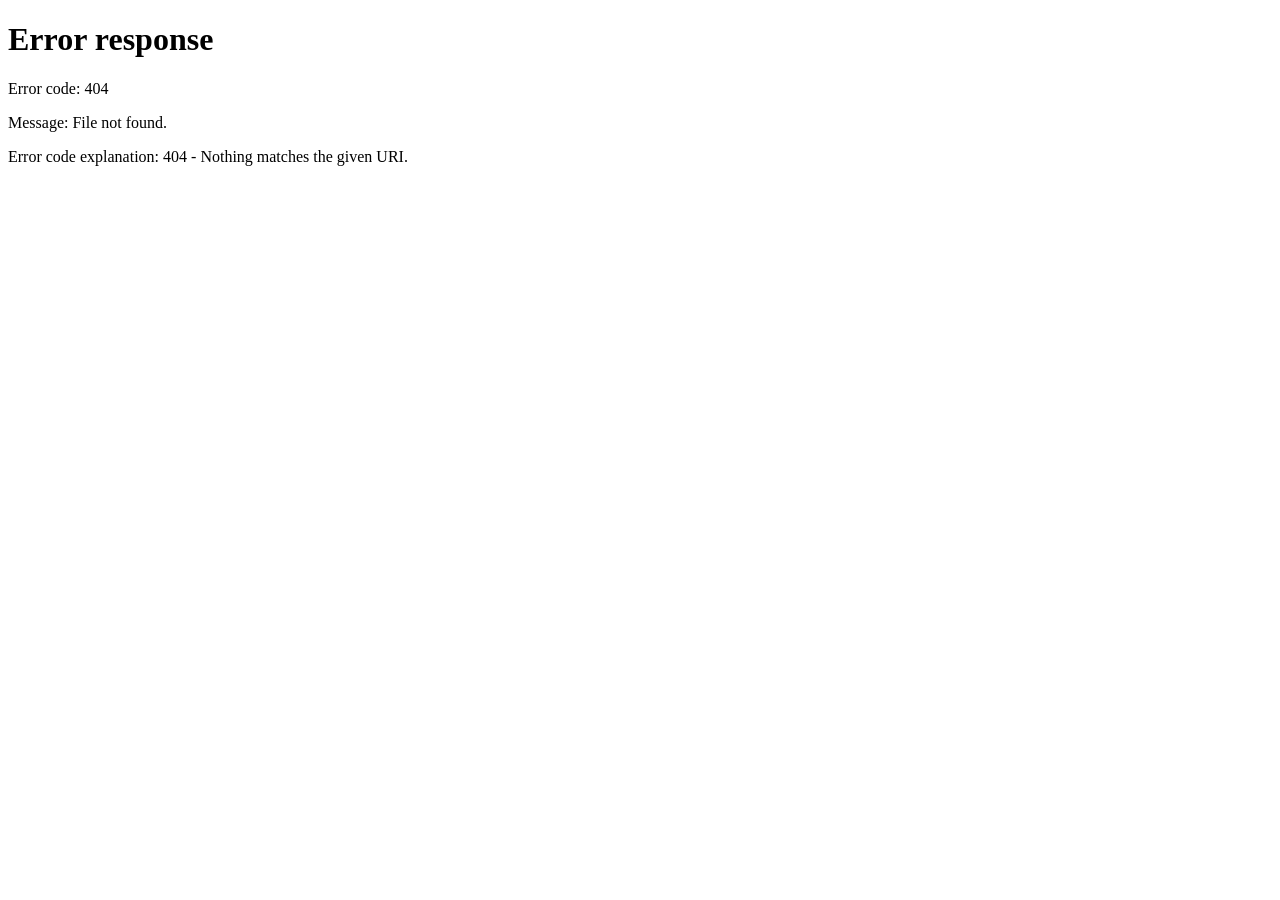
==== qris.html @ db76f60b "Add files via upload" ====
<!doctype html>
<html lang="id">
<head>
  <link rel="preload" as="image" href="qris.jpg">
  <link rel="preload" as="image" href="banner.jpg">
<meta charset="utf-8">
<meta name="viewport" content="width=device-width,initial-scale=1,viewport-fit=cover">
<title>Pembayaran QRIS • Artatix</title>
<meta name="theme-color" content="#17256f">
<meta name="color-scheme" content="light">
<meta name="format-detection" content="telephone=no">
<meta name="referrer" content="strict-origin-when-cross-origin">
<meta name="description" content="Pembayaran QRIS GLORIFEST FESTARIA 2026 — scan, bayar, unggah bukti, dan amankan tiketmu di Artatix.">
<meta name="twitter:card" content="summary_large_image">
<meta property="og:type" content="website">
<meta property="og:title" content="Pembayaran QRIS | Artatix">
<meta property="og:description" content="Pembayaran QRIS GLORIFEST FESTARIA 2026.">
<meta property="og:image" content="banner.jpg">
<meta property="og:image:alt" content="Poster GLORIFEST FESTARIA 2026">
<link rel="icon" type="image/png" href="logo.png">
<link rel="apple-touch-icon" href="logo.png">
<link rel="prefetch" href="success.html">
<link rel="preconnect" href="https://fonts.googleapis.com">
<link rel="preconnect" href="https://fonts.gstatic.com" crossorigin>
<link rel="preconnect" href="https://api.emailjs.com" crossorigin>
<link href="https://fonts.googleapis.com/css2?family=Poppins:wght@400;500;600;700;800&display=swap" rel="stylesheet">
<style>
:root{
  --navy:#17256f;--blue:#5366f2;--ink:#121936;--muted:#7f89a6;--soft:#64708c;--line:#dfe5f5;
  --red:#e5484d;--red-bg:#fdebeb;--green:#0b9d55;--shadow:0 24px 70px rgba(24,36,102,.14)
}
*{margin:0;padding:0;box-sizing:border-box}
[hidden]{display:none!important}
html{-webkit-text-size-adjust:100%}
body{font-family:'Poppins',system-ui,sans-serif;min-height:100vh;color:var(--ink);
  background:radial-gradient(900px 420px at 50% -160px,rgba(83,102,242,.18),transparent 70%),
  radial-gradient(circle at 100% 20%,rgba(139,92,246,.07),transparent 26%),
  linear-gradient(180deg,#f8faff 0,#fff 34%,#fff 100%);
  transition:opacity .3s ease;-webkit-tap-highlight-color:transparent}
body.leaving{opacity:0}
body.lock{overflow:hidden}
::selection{background:#dfe5fb}
:focus-visible{outline:3px solid rgba(67,83,224,.35);outline-offset:2px;border-radius:6px}
img{display:block}
button{font-family:inherit;cursor:pointer}
.sr-only{position:absolute;width:1px;height:1px;margin:-1px;padding:0;overflow:hidden;clip:rect(0 0 0 0);white-space:nowrap;border:0}
.page{max-width:520px;margin:0 auto;padding:0 20px}
.ic{width:17px;height:17px}
.ic-fill{fill:#fff}
.ic-line{fill:none;stroke:#fff;stroke-width:2;stroke-linecap:round;stroke-linejoin:round}

.topbar{position:sticky;top:0;z-index:40;margin:0 -20px;padding:12px 20px;display:flex;align-items:center;justify-content:space-between;
  background:rgba(255,255,255,.85);backdrop-filter:blur(16px);-webkit-backdrop-filter:blur(16px);border-bottom:1px solid rgba(224,229,243,.8)}
.brand{display:flex;align-items:center;gap:10px;text-decoration:none}
.logo-mark{width:40px;height:40px;flex:none;border-radius:10px;box-shadow:0 8px 20px rgba(30,52,143,.18);transition:transform .35s cubic-bezier(.34,1.56,.64,1)}
.brand:hover .logo-mark{transform:rotate(-6deg) scale(1.06)}
.brand strong{font-size:25px;font-weight:800;color:var(--navy);letter-spacing:-.8px}
.lang{display:inline-flex;align-items:center;gap:8px;background:linear-gradient(180deg,#f7f9ff,#eef2ff);border:1px solid #e0e6f6;border-radius:999px;padding:9px 15px;font-weight:700;font-size:14px;color:var(--navy);box-shadow:0 8px 22px rgba(23,37,111,.08);transition:transform .12s,box-shadow .2s;-webkit-user-select:none;user-select:none}
.lang:hover{box-shadow:0 10px 26px rgba(23,37,111,.14)}
.lang:active{transform:scale(.95)}
.flag{width:20px;height:20px;border-radius:50%;background:linear-gradient(180deg,#f0483e 0 50%,#fff 50% 100%);box-shadow:inset 0 0 0 1px rgba(0,0,0,.08);flex:none}
.flag--en{background:
 linear-gradient(45deg,transparent 45%,#fff 45% 55%,transparent 55%),
 linear-gradient(135deg,transparent 45%,#fff 45% 55%,transparent 55%),
 linear-gradient(0deg,transparent 41%,#fff 41% 59%,transparent 59%),
 linear-gradient(90deg,transparent 41%,#fff 41% 59%,transparent 59%),#26339B;
 box-shadow:inset 0 0 0 1px rgba(255,255,255,.28)}

.progress{position:relative;overflow:hidden;margin:0 -20px;padding:14px 20px 12px;
  background:linear-gradient(135deg,#111d59,#263da5 58%,#5366f2);box-shadow:0 12px 30px rgba(23,37,111,.18)}
.progress::after{content:"";position:absolute;left:0;right:0;bottom:0;height:2px;background:linear-gradient(90deg,transparent,rgba(255,255,255,.55),transparent);animation:sheenLine 4.5s linear infinite;pointer-events:none}
@keyframes sheenLine{0%{transform:translateX(-100%)}100%{transform:translateX(100%)}}
.progress-track{height:4px;background:rgba(255,255,255,.18);border-radius:99px;overflow:hidden;margin-bottom:12px}
.progress-fill{height:100%;background:#fff;border-radius:99px;width:75%;box-shadow:0 0 12px rgba(255,255,255,.7)}
.steps{list-style:none;display:flex;align-items:center;gap:6px}
.step{display:flex;align-items:center;gap:8px;flex:none;min-width:0}
.s-dot{width:30px;height:30px;border-radius:50%;display:grid;place-items:center;font-weight:700;font-size:13px;color:rgba(255,255,255,.85);border:2px solid rgba(255,255,255,.45);flex:none}
.step.done .s-dot{background:rgba(255,255,255,.22);border-color:rgba(255,255,255,.5);color:#fff}
.step.active .s-dot{background:#fff;color:var(--navy);border-color:#fff;box-shadow:0 0 0 5px rgba(255,255,255,.18)}
.s-label{color:rgba(255,255,255,.55);font-weight:600;font-size:12.5px;white-space:nowrap}
.step.active .s-label{color:#fff;font-weight:700;font-size:14px}
.s-sep{display:flex;justify-content:center;flex:1;min-width:10px}
.s-sep svg{width:12px;height:12px;fill:none;stroke:#fff;stroke-width:2.5;stroke-linecap:round;stroke-linejoin:round;opacity:.55}
@media(max-width:480px){
 .step:not(.active) .s-label{position:absolute;width:1px;height:1px;margin:-1px;padding:0;overflow:hidden;clip:rect(0 0 0 0);white-space:nowrap}
 .s-dot{width:27px;height:27px;font-size:12px}
}

.ticker{position:relative;overflow:hidden;margin-top:18px;border-radius:18px;background:linear-gradient(90deg,#d92638,#ff7a18,#d92638);background-size:220% 100%;box-shadow:0 14px 34px rgba(217,38,56,.25),inset 0 0 0 1px rgba(255,255,255,.3);animation:rise .55s cubic-bezier(.2,.7,.3,1) backwards,tickerBg 6s linear infinite}
.ticker::before,.ticker::after{content:"";position:absolute;top:0;bottom:0;width:34px;z-index:2;pointer-events:none}
.ticker::before{left:0;background:linear-gradient(90deg,rgba(217,38,56,.95),transparent)}
.ticker::after{right:0;background:linear-gradient(-90deg,rgba(217,38,56,.95),transparent)}
.ticker:hover .ticker-track{animation-play-state:paused}
.ticker-track{display:flex;width:max-content;padding:10px 0;will-change:transform;animation:tickerMove 15s linear infinite}
.t-group{display:flex;align-items:center;flex:none}
.t-item{display:inline-flex;align-items:center;gap:8px;padding:0 22px;color:#fff;font-size:13.5px;font-weight:800;letter-spacing:.6px;text-transform:uppercase;white-space:nowrap;text-shadow:0 1px 2px rgba(0,0,0,.18)}
.t-warn{display:inline-block;font-size:15px;animation:blink .85s ease-in-out infinite}
@keyframes tickerMove{to{transform:translateX(-50%)}}
@keyframes tickerBg{to{background-position:220% 0}}
@keyframes blink{0%,100%{opacity:1}50%{opacity:.35}}

.checkout-content{padding-bottom:80px}
.section-heading{position:relative;overflow:hidden;display:inline-flex;align-items:center;gap:10px;background:linear-gradient(135deg,#6577ff,#4353e0 62%,#3343c9);color:#fff;font-size:16px;font-weight:800;padding:12px 20px;border-radius:999px;margin:24px 0 16px;box-shadow:0 12px 26px rgba(67,83,224,.30),inset 0 1px 0 rgba(255,255,255,.28)}
.section-heading::after{content:"";position:absolute;inset:0;background:linear-gradient(100deg,transparent,rgba(255,255,255,.2),transparent);transform:translateX(-100%);animation:headingShine 3.5s ease-in-out infinite}
@keyframes headingShine{55%,100%{transform:translateX(100%)}}
.section-heading svg{width:18px;height:18px;fill:none;stroke:#fff;stroke-width:2;stroke-linecap:round;stroke-linejoin:round}

.summary-card{position:relative;background:rgba(255,255,255,.9);border:1px solid rgba(224,229,243,.9);border-radius:22px;padding:16px;margin-top:16px;box-shadow:var(--shadow);backdrop-filter:blur(8px);-webkit-backdrop-filter:blur(8px);animation:rise .45s cubic-bezier(.2,.7,.3,1) backwards}
main section:nth-of-type(2){animation-delay:.05s}
main section:nth-of-type(3){animation-delay:.1s}
@keyframes rise{from{opacity:0;transform:translateY(14px)}to{opacity:1;transform:translateY(0)}}
.summary-title{font-size:15.5px;font-weight:700;color:var(--navy);margin-bottom:12px}
.meta-grid{display:grid;grid-template-columns:1fr 1fr;gap:10px}
.meta{background:#fff;border:1px solid #edf0f8;border-radius:14px;padding:11px 13px;transition:transform .2s,box-shadow .2s}
.meta:hover{transform:translateY(-2px);box-shadow:0 10px 25px rgba(30,52,143,.08)}
.meta.wide{grid-column:1/-1}
.meta span{display:block;font-size:10.5px;font-weight:600;letter-spacing:.06em;text-transform:uppercase;color:var(--muted)}
.meta strong{display:block;font-size:13.5px;font-weight:700;margin-top:3px;word-break:break-word;font-variant-numeric:tabular-nums}
.meta.total strong{color:var(--navy);font-size:16px}

.qris-card{position:relative;overflow:hidden;isolation:isolate;background:linear-gradient(150deg,#16255f 0%,#1c2a7a 40%,#3a4bd6 100%);border-radius:22px;padding:16px;margin-top:16px;animation:rise .45s cubic-bezier(.2,.7,.3,1) backwards .05s;box-shadow:0 22px 54px rgba(22,37,95,.30)}
.qris-card::before,.qris-card::after{content:"";position:absolute;border-radius:50%;pointer-events:none}
.qris-card::before{width:190px;height:190px;background:rgba(255,255,255,.08);top:-80px;right:-60px;animation:orbFloat 7s ease-in-out infinite}
.qris-card::after{width:130px;height:130px;background:rgba(255,255,255,.05);bottom:-60px;left:-45px;animation:orbFloat 9s ease-in-out infinite reverse}
@keyframes orbFloat{50%{transform:translate(12px,10px) scale(1.08)}}
.qris-head{position:relative;z-index:1;display:flex;align-items:center;justify-content:space-between;gap:10px;padding:2px 2px 12px}
.qris-badge{display:inline-flex;align-items:center;gap:7px;color:#fff;font-weight:800;font-size:13px;letter-spacing:.14em;background:rgba(255,255,255,.14);border:1px solid rgba(255,255,255,.28);border-radius:999px;padding:7px 14px}
.qris-badge svg{width:14px;height:14px;fill:#ffd166}
.timer{display:inline-flex;align-items:center;gap:7px;background:rgba(255,255,255,.94);color:var(--navy);font-weight:800;font-size:15px;padding:8px 15px;border-radius:999px;font-variant-numeric:tabular-nums;box-shadow:0 4px 12px rgba(10,20,60,.28);transition:background .3s,color .3s}
.timer svg{width:16px;height:16px;fill:none;stroke:currentColor;stroke-width:2.2;stroke-linecap:round;stroke-linejoin:round}
.timer.urgent{background:var(--red);color:#fff;animation:urgent 1s ease-in-out infinite}
@keyframes urgent{0%,100%{box-shadow:0 0 0 0 rgba(229,72,77,.55)}50%{box-shadow:0 0 0 9px rgba(229,72,77,0)}}
.pay-list{position:relative;z-index:1;display:flex;flex-wrap:wrap;justify-content:center;gap:6px;margin:0 2px 12px}
.pay-list span{background:rgba(255,255,255,.13);border:1px solid rgba(255,255,255,.22);color:#fff;border-radius:999px;padding:4px 11px;font-size:10.5px;font-weight:600}
.qris-inner{position:relative;z-index:1;background:#fff;border-radius:18px;padding:20px 18px 16px;box-shadow:0 18px 42px rgba(10,20,60,.22);text-align:center}
.qris-frame{position:relative;width:max-content;max-width:100%;margin:0 auto;padding:12px}
.qris-img{display:block;width:100%;max-width:240px;height:auto;aspect-ratio:auto;margin:0 auto;border-radius:10px;opacity:1;transition:opacity .4s ease;filter:drop-shadow(0 8px 16px rgba(0,0,0,.08))}
.qris-img.is-ok{opacity:1}
.qris-frame.is-error .corner,.qris-frame.is-error .scan-line{display:none}
.qris-fallback{display:grid;place-items:center;gap:4px;padding:26px 10px;color:var(--soft);text-align:center}
.qris-fallback svg{width:40px;height:40px;fill:none;stroke:var(--blue);stroke-width:1.8;stroke-linecap:round;stroke-linejoin:round;margin-bottom:4px}
.qris-fallback strong{color:var(--navy);font-size:14px}
.qris-fallback span{font-size:12px}
.corner{position:absolute;width:24px;height:24px;border:3px solid var(--blue)}
.corner.tl{top:0;left:0;border-right:0;border-bottom:0;border-radius:10px 0 0 0}
.corner.tr{top:0;right:0;border-left:0;border-bottom:0;border-radius:0 10px 0 0}
.corner.bl{bottom:0;left:0;border-right:0;border-top:0;border-radius:0 0 0 10px}
.corner.br{bottom:0;right:0;border-left:0;border-top:0;border-radius:0 0 10px 0}
.scan-line{position:absolute;left:8px;right:8px;height:3px;border-radius:99px;background:linear-gradient(90deg,transparent,#5366f2 35%,#8b96ff 50%,#5366f2 65%,transparent);opacity:.65;animation:scan 2.8s ease-in-out infinite;pointer-events:none}
@keyframes scan{0%,100%{top:12px}50%{top:calc(100% - 15px)}}
.order-chip{display:flex;align-items:center;justify-content:center;gap:8px;margin-top:14px;font-size:12px;color:var(--soft)}
.order-chip strong{color:var(--navy);font-weight:700;letter-spacing:.02em}
.chip-copy{display:inline-flex;align-items:center;justify-content:center;width:26px;height:26px;border:0;background:var(--blue);color:#fff;border-radius:8px;transition:transform .15s,background .2s;touch-action:manipulation}
.chip-copy:active{transform:scale(.9)}
.chip-copy svg,.copy-btn svg{width:14px;height:14px;fill:none;stroke:currentColor;stroke-width:2.2;stroke-linecap:round;stroke-linejoin:round}
.chip-copy.copied,.copy-btn.copied{background:var(--green);box-shadow:0 4px 12px rgba(14,159,86,.35)}
.amount-box{margin-top:10px;background:#f4f6fd;border:1px solid #dfe4f8;border-radius:16px;padding:14px 16px}
.amount-box>span{display:block;font-size:10.5px;font-weight:700;letter-spacing:.08em;text-transform:uppercase;color:var(--muted)}
.amount-row{display:flex;align-items:center;justify-content:space-between;gap:10px;margin-top:4px}
.amount-row strong{font-size:26px;font-weight:800;color:var(--navy);letter-spacing:-.6px;font-variant-numeric:tabular-nums}
.copy-btn{display:inline-flex;align-items:center;gap:6px;border:0;background:linear-gradient(135deg,#6577ff,#4353e0);color:#fff;font-size:12.5px;font-weight:700;padding:10px 14px;border-radius:11px;box-shadow:0 4px 12px rgba(67,83,224,.3);transition:transform .15s,background .2s,box-shadow .2s;touch-action:manipulation;flex:none}
.copy-btn:active{transform:scale(.95)}
.pay-steps{margin:16px 0 0;padding:0;list-style:none;display:grid;gap:8px;text-align:left}
.pay-steps li{display:flex;align-items:flex-start;gap:10px;font-size:12.5px;line-height:1.6;color:var(--soft)}
.pay-steps li span{flex:none;width:20px;height:20px;border-radius:50%;background:#e7ebfc;color:var(--blue);font-size:11px;font-weight:700;display:grid;place-items:center;margin-top:1px}

.upload{position:relative;overflow:hidden;display:flex;flex-direction:column;align-items:center;text-align:center;gap:4px;border:2px dashed #c9d2ee;border-radius:16px;background:#f7f9ff;padding:24px 16px;min-height:150px;cursor:pointer;transition:border-color .15s,background .15s,transform .15s;touch-action:manipulation;box-shadow:inset 0 0 0 1px rgba(83,102,242,.03)}
.upload::after{content:"";position:absolute;inset:-80% -30%;pointer-events:none;background:linear-gradient(110deg,transparent 40%,rgba(83,102,242,.10) 50%,transparent 60%);transform:translateX(-50%) rotate(8deg);animation:uploadSweep 4.5s ease-in-out infinite}
@keyframes uploadSweep{60%,100%{transform:translateX(50%) rotate(8deg)}}
.upload:hover,.upload.drag{border-color:var(--blue);background:#eef1fe}
.upload.drag{transform:scale(1.01)}
.upload.kb-focus{border-color:var(--blue);box-shadow:0 0 0 4px rgba(67,83,224,.16)}
.upload svg{width:34px;height:34px;fill:none;stroke:var(--blue);stroke-width:1.8;stroke-linecap:round;stroke-linejoin:round;margin-bottom:5px}
.upload strong{font-size:14px}
.upload span{font-size:12px;color:var(--muted)}
.upload span:last-child{font-size:11px}
.input-file{position:absolute;width:1px;height:1px;margin:-1px;padding:0;overflow:hidden;clip:rect(0 0 0 0);white-space:nowrap;border:0}
.preview{margin-top:14px;background:#f7f9ff;border:1px solid var(--line);border-radius:16px;padding:12px;box-shadow:0 12px 30px rgba(30,52,143,.08);animation:rise .3s ease backwards}
.preview img{width:100%;max-height:260px;object-fit:contain;border-radius:10px;background:#fff}
.preview-row{display:flex;align-items:center;justify-content:space-between;gap:10px;margin-top:9px}
.preview-name{font-size:12px;color:var(--soft);word-break:break-all}
.remove{display:inline-flex;align-items:center;gap:6px;border:0;background:var(--red-bg);color:var(--red);font-size:12px;font-weight:600;padding:7px 12px;border-radius:9px;flex:none;transition:transform .15s,background .15s;touch-action:manipulation}
.remove:hover{background:#fbdedd}
.remove svg{width:13px;height:13px;fill:none;stroke:currentColor;stroke-width:2.4;stroke-linecap:round}
.remove:active{transform:scale(.94)}
.check-row{display:flex;align-items:flex-start;gap:10px;font-size:13.5px;color:#3c4257;margin-top:14px;cursor:pointer;line-height:1.55;user-select:none}
.check-row input{width:20px;height:20px;accent-color:var(--blue);flex:none;margin-top:1px;cursor:pointer}

.primary{position:relative;overflow:hidden;width:100%;margin-top:16px;min-height:58px;border:0;border-radius:18px;padding:15px;font-size:17px;font-weight:800;color:#fff;background:linear-gradient(135deg,#6577ff 0%,#4353e0 52%,#5a48d6 100%);box-shadow:0 14px 34px rgba(67,83,224,.34),inset 0 1px 0 rgba(255,255,255,.30);display:flex;align-items:center;justify-content:center;gap:10px;transition:transform .15s,box-shadow .2s;touch-action:manipulation;-webkit-user-select:none;user-select:none}
.primary::before{content:"";position:absolute;inset:0;transform:translateX(-120%) skewX(-18deg);background:linear-gradient(90deg,transparent,rgba(255,255,255,.24),transparent);animation:buttonShine 3.8s ease-in-out infinite}
.primary::after{content:"";position:absolute;inset:-3px;border-radius:20px;border:1px solid rgba(255,255,255,.30);pointer-events:none}
@keyframes buttonShine{0%,58%{transform:translateX(-120%) skewX(-18deg)}100%{transform:translateX(120%) skewX(-18deg)}}
.primary svg{position:relative;z-index:1;width:18px;height:18px;fill:none;stroke:#fff;stroke-width:2.4;stroke-linecap:round;stroke-linejoin:round;transition:transform .2s}
.primary span{position:relative;z-index:1}
.primary:disabled{background:#aeb9f0;box-shadow:none;cursor:not-allowed}
.primary:disabled::before,.primary:disabled::after{animation:none;display:none}
.primary:not(:disabled):hover{transform:translateY(-2px);box-shadow:0 18px 40px rgba(67,83,224,.45)}
.primary:not(:disabled):hover svg{transform:translateX(3px)}
.primary:not(:disabled):active{transform:scale(.99)}

.info-box{display:flex;gap:10px;background:#f7f9ff;border:1px solid var(--line);border-radius:14px;padding:13px 14px;font-size:12px;line-height:1.65;color:var(--soft);margin-top:16px;box-shadow:0 10px 28px rgba(30,52,143,.06)}
.info-box svg{width:16px;height:16px;flex:none;fill:none;stroke:var(--blue);stroke-width:2;stroke-linecap:round;stroke-linejoin:round;margin-top:2px}

.footer{margin-top:44px;text-align:center;padding-bottom:14px}
.f-brand{display:flex;align-items:center;justify-content:center;gap:11px;margin-bottom:16px}
.f-brand .logo-mark{width:46px;height:46px;border-radius:13px}
.f-brand span{font-size:26px;font-weight:800;color:var(--navy);letter-spacing:-.8px}
.f-help{font-size:14px;font-weight:700;color:var(--ink);margin-bottom:14px}
.f-contact{display:grid;grid-template-columns:repeat(2,minmax(0,1fr));gap:12px;max-width:460px;margin:0 auto}
.f-contact a{min-height:64px;display:flex;align-items:center;justify-content:flex-start;gap:12px;padding:10px 14px;border:1px solid rgba(224,229,243,.95);border-radius:18px;text-decoration:none;color:var(--ink);font-weight:700;font-size:14px;background:linear-gradient(145deg,#fff,#f7f9ff);box-shadow:0 9px 24px rgba(30,47,105,.07),inset 0 1px 0 rgba(255,255,255,.9);transition:transform .18s,box-shadow .18s,border-color .18s}
.f-contact a:hover{transform:translateY(-2px);border-color:rgba(67,83,224,.3);box-shadow:0 13px 30px rgba(30,47,105,.12)}
.f-contact a:active{transform:translateY(0) scale(.98)}
.f-ico{width:42px;height:42px;border-radius:14px;display:grid;place-items:center;flex:none;color:#fff;box-shadow:0 7px 16px rgba(20,35,90,.15)}
.f-ico.tel{background:linear-gradient(145deg,#28e17a,#0bbf63)}
.f-ico.mail{background:linear-gradient(145deg,#6678ff,#4353e0)}
.f-ico svg{width:20px;height:20px}
.f-copyline{display:flex;flex-direction:column;align-items:flex-start;min-width:0;text-align:left;line-height:1.25}
.f-copyline small{margin-top:3px;font-size:11px;font-weight:650;color:var(--muted)}
.f-copyline strong{max-width:100%;overflow:hidden;text-overflow:ellipsis;white-space:nowrap}
.f-sep{border:0;border-top:1px solid #e7eaf3;margin:28px 0 16px}
.f-copy{font-size:13px;color:var(--muted);font-weight:550}
@media (max-width:480px){.f-contact{grid-template-columns:1fr;max-width:340px}}

.loading{position:fixed;inset:0;z-index:9999;display:grid;place-items:center;overflow:hidden;
  background:radial-gradient(circle at 50% 35%,rgba(83,102,242,.28),transparent 24rem),linear-gradient(135deg,#070b25 0%,#10184b 48%,#080b22 100%);
  backdrop-filter:blur(18px);-webkit-backdrop-filter:blur(18px);opacity:0;visibility:hidden;transition:opacity .25s,visibility .25s}
.loading.active{opacity:1;visibility:visible}
.loading::before{content:"";position:absolute;inset:0;background-image:linear-gradient(rgba(255,255,255,.025) 1px,transparent 1px),linear-gradient(90deg,rgba(255,255,255,.025) 1px,transparent 1px);background-size:28px 28px;mask-image:linear-gradient(to bottom,#000,transparent)}
.loading-noise{position:absolute;inset:-50%;opacity:.12;pointer-events:none;background-image:url("data:image/svg+xml,%3Csvg viewBox='0 0 180 180' xmlns='http://www.w3.org/2000/svg'%3E%3Cfilter id='n'%3E%3CfeTurbulence type='fractalNoise' baseFrequency='.9' numOctaves='3' stitchTiles='stitch'/%3E%3C/filter%3E%3Crect width='100%25' height='100%25' filter='url(%23n)' opacity='.35'/%3E%3C/svg%3E");animation:noiseMove .18s steps(2) infinite}
@keyframes noiseMove{to{transform:translate(3%,2%)}}
.loading-orb{position:absolute;border-radius:50%;filter:blur(4px);opacity:.32;animation:loadingOrb 7s ease-in-out infinite}
.orb-a{width:300px;height:300px;background:#5366f2;top:-110px;left:-100px}
.orb-b{width:360px;height:360px;background:#8b5cf6;right:-160px;bottom:-130px;animation-delay:-2s}
@keyframes loadingOrb{50%{transform:translate(28px,22px) scale(1.12);opacity:.5}}
.loading-panel{position:relative;width:min(92vw,430px);padding:34px 28px 28px;text-align:center;color:#fff;border:1px solid rgba(255,255,255,.15);border-radius:30px;background:rgba(13,20,64,.72);box-shadow:0 30px 100px rgba(0,0,0,.42),inset 0 1px 0 rgba(255,255,255,.10);backdrop-filter:blur(24px);-webkit-backdrop-filter:blur(24px);animation:panelIn .65s cubic-bezier(.2,.8,.2,1);outline:none}
@keyframes panelIn{from{opacity:0;transform:translateY(25px) scale(.96)}to{opacity:1;transform:none}}
.loading-mark{position:relative;width:104px;height:104px;margin:0 auto 22px;display:grid;place-items:center}
.loading-ring{position:absolute;border-radius:50%;border:2px solid transparent}
.ring-a{inset:2px;border-top-color:#6ee7ff;border-right-color:#5366f2;animation:spin 1.15s linear infinite}
.ring-b{inset:12px;border-bottom-color:#a78bfa;border-left-color:#8b96ff;animation:spin 1.7s linear infinite reverse}
.loading-core{width:58px;height:58px;border-radius:20px;display:grid;place-items:center;background:linear-gradient(145deg,#5366f2,#8b5cf6);box-shadow:0 0 40px rgba(83,102,242,.55),inset 0 1px 0 rgba(255,255,255,.35);font-size:28px;font-weight:800;animation:corePulse 1.8s ease-in-out infinite}
@keyframes corePulse{50%{transform:scale(1.06);box-shadow:0 0 58px rgba(83,102,242,.72),inset 0 1px 0 rgba(255,255,255,.4)}}
@keyframes spin{to{transform:rotate(360deg)}}
.loading-kicker{font-size:10px;letter-spacing:.22em;font-weight:800;color:#91a0ff;margin-bottom:9px}
.loading-panel h2{font-size:24px;line-height:1.2;letter-spacing:-.5px}
.loading-copy{font-size:12px;line-height:1.7;color:#aeb8da;margin:10px auto 20px;max-width:310px}
.loading-time{display:flex;justify-content:center;align-items:baseline;gap:7px;margin-bottom:13px}
.loading-time strong{font-size:36px;letter-spacing:1px;font-variant-numeric:tabular-nums}
.loading-time span{font-size:11px;color:#8792b8;text-transform:uppercase;letter-spacing:.1em}
.loading-progress{height:7px;border-radius:99px;overflow:hidden;background:rgba(255,255,255,.10);box-shadow:inset 0 1px 3px rgba(0,0,0,.25)}
.loading-progress span{display:block;width:0;height:100%;border-radius:inherit;background:linear-gradient(90deg,#55e7ff,#5366f2,#a78bfa);box-shadow:0 0 16px rgba(83,102,242,.75);transition:width 1s linear}
.loading-status{display:flex;align-items:center;justify-content:center;gap:8px;margin-top:15px;font-size:11px;color:#aab4d5}
.status-dot{width:7px;height:7px;border-radius:50%;background:#55e7ff;box-shadow:0 0 12px #55e7ff;animation:statusPulse 1s ease-in-out infinite}
@keyframes statusPulse{50%{opacity:.35;transform:scale(.7)}}
.loading-order{margin-top:18px;padding-top:13px;border-top:1px solid rgba(255,255,255,.09);color:#6f7ba3;font-size:9px;letter-spacing:.14em;font-weight:700;overflow:hidden;text-overflow:ellipsis;white-space:nowrap}

.toast{position:fixed;left:50%;bottom:110px;transform:translate(-50%,14px) scale(.97);z-index:90;background:#1c2440;color:#fff;font-size:14px;font-weight:500;padding:11px 18px;border-radius:12px;max-width:calc(100vw - 40px);text-align:center;opacity:0;pointer-events:none;box-shadow:0 12px 30px rgba(0,0,0,.28);transition:opacity .25s,transform .25s;backdrop-filter:blur(10px)}
.toast.show{opacity:1;transform:translate(-50%,0) scale(1)}

@media (max-width:430px){.brand strong{font-size:22px}.meta-grid{grid-template-columns:1fr}.amount-row strong{font-size:22px}.qris-badge{font-size:11.5px;padding:6px 11px}.timer{font-size:13.5px;padding:7px 12px}.t-item{padding:0 14px;font-size:12px}.loading-panel{padding:28px 20px 22px;border-radius:25px}.loading-panel h2{font-size:21px}.loading-time strong{font-size:32px}}
@media (prefers-reduced-motion:reduce){*{animation:none!important;transition:none!important}}

:root{
  --navy:#111a4d;
  --navy-2:#18276f;
  --blue:#5366f2;
  --blue-2:#6b7cff;
  --violet:#7357e8;
  --ink:#151a31;
  --muted:#7b849f;
  --soft:#626d89;
  --line:#e6eaf5;
  --surface:rgba(255,255,255,.94);
  --shadow-sm:0 8px 24px rgba(24,37,111,.07);
  --shadow-md:0 18px 48px rgba(24,37,111,.11);
  --shadow-lg:0 28px 80px rgba(24,37,111,.15);
}

html{scroll-behavior:smooth}
body{
  overflow-x:hidden;
  background:
    radial-gradient(700px 340px at 50% -100px,rgba(83,102,242,.18),transparent 72%),
    radial-gradient(500px 400px at 100% 30%,rgba(115,87,232,.075),transparent 68%),
    radial-gradient(450px 340px at 0 62%,rgba(67,83,224,.055),transparent 70%),
    linear-gradient(180deg,#f7f9ff 0,#fff 38%,#fbfcff 100%);
}
body::before{
  content:"";
  position:fixed;
  inset:0;
  pointer-events:none;
  z-index:-1;
  background-image:
    linear-gradient(rgba(40,55,120,.018) 1px,transparent 1px),
    linear-gradient(90deg,rgba(40,55,120,.018) 1px,transparent 1px);
  background-size:32px 32px;
  mask-image:linear-gradient(to bottom,rgba(0,0,0,.7),transparent 75%);
}
.page{
  width:100%;
  max-width:560px;
  padding:0 18px;
}

.topbar{
  margin:0 -18px;
  padding:13px 18px;
  background:rgba(255,255,255,.82);
  border-bottom:1px solid rgba(221,227,243,.72);
  box-shadow:0 4px 18px rgba(25,39,110,.035);
}
.logo-mark{
  width:42px;
  height:42px;
  border-radius:12px;
  box-shadow:0 8px 24px rgba(30,52,143,.18);
}
.brand{gap:11px}
.brand strong{
  font-size:24px;
  letter-spacing:-1px;
}
.lang{
  padding:9px 13px;
  background:rgba(247,249,255,.92);
}

.progress{
  margin:0 -18px;
  padding:15px 18px 13px;
  background:
    radial-gradient(220px 90px at 85% 0,rgba(139,150,255,.34),transparent 75%),
    linear-gradient(135deg,#10194f 0%,#1d2c7a 48%,#4c5ee8 100%);
  box-shadow:0 14px 34px rgba(23,37,111,.18);
}
.progress-track{
  height:5px;
  margin-bottom:13px;
  background:rgba(255,255,255,.17);
}
.progress-fill{
  background:linear-gradient(90deg,#fff,#dce2ff);
  box-shadow:0 0 16px rgba(255,255,255,.55);
}
.steps{gap:7px}
.s-dot{
  width:31px;
  height:31px;
  border-width:1.5px;
}
.step.active .s-dot{
  box-shadow:0 0 0 5px rgba(255,255,255,.13),0 6px 18px rgba(0,0,0,.12);
}

.ticker{
  margin-top:16px;
  border-radius:16px;
  box-shadow:0 12px 30px rgba(217,38,56,.20),inset 0 0 0 1px rgba(255,255,255,.3);
}
.t-item{
  padding:0 20px;
  font-size:12.5px;
  letter-spacing:.55px;
}

.checkout-content{padding-bottom:70px}
.section-heading{
  margin:26px 0 14px;
  padding:11px 17px;
  font-size:15px;
  border-radius:14px;
  box-shadow:0 12px 28px rgba(67,83,224,.22);
}

.summary-card,
.qris-card{
  border-radius:24px;
}
.summary-card{
  padding:17px;
  margin-top:14px;
  background:rgba(255,255,255,.88);
  border-color:rgba(224,229,243,.8);
  box-shadow:var(--shadow-md);
}
.summary-title{
  display:flex;
  align-items:center;
  gap:8px;
  margin-bottom:13px;
  font-size:15px;
}
.summary-title::before{
  content:"";
  width:4px;
  height:18px;
  border-radius:99px;
  background:linear-gradient(180deg,var(--blue-2),var(--violet));
}
.meta-grid{gap:9px}
.meta{
  padding:12px 13px;
  border-radius:15px;
  background:linear-gradient(145deg,#fff,#fafbff);
  border-color:#edf0f7;
}
.meta span{font-size:10px}
.meta strong{font-size:13px}
.meta.total{
  background:linear-gradient(135deg,#f4f6ff,#fff);
  border-color:#dfe4fb;
}
.meta.total strong{font-size:17px}

.qris-card{
  margin-top:14px;
  padding:17px;
  background:
    radial-gradient(240px 150px at 100% 0,rgba(123,139,255,.28),transparent 70%),
    radial-gradient(180px 130px at 0 100%,rgba(139,92,246,.17),transparent 72%),
    linear-gradient(145deg,#101b52 0%,#1a2a78 48%,#4456dc 100%);
  box-shadow:0 26px 64px rgba(22,37,95,.27);
}
.qris-head{padding:2px 2px 13px}
.qris-badge{
  padding:7px 12px;
  font-size:12px;
  letter-spacing:.12em;
  background:rgba(255,255,255,.12);
  backdrop-filter:blur(8px);
}
.timer{
  padding:8px 13px;
  font-size:14px;
  box-shadow:0 7px 20px rgba(10,20,60,.28);
}
.pay-list{margin-bottom:13px}
.pay-list span{
  padding:4px 10px;
  font-size:10px;
  background:rgba(255,255,255,.10);
}

.qris-inner{
  padding:17px 15px 15px;
  border-radius:20px;
  box-shadow:0 20px 48px rgba(10,20,60,.23);
}
.qris-frame{
  padding:14px;
}
.qris-img{
  max-width:250px;
  border-radius:12px;
  filter:drop-shadow(0 10px 20px rgba(0,0,0,.09));
}
.corner{width:26px;height:26px;border-width:3px}
.scan-line{
  left:10px;
  right:10px;
  height:2px;
  opacity:.7;
}
.order-chip{
  margin-top:13px;
  padding:7px 9px;
  border-radius:12px;
  background:#f7f8fd;
  border:1px solid #edf0f7;
}
.chip-copy{
  width:28px;
  height:28px;
  border-radius:9px;
}
.amount-box{
  margin-top:9px;
  padding:15px 15px;
  border-radius:17px;
  background:linear-gradient(145deg,#f4f6ff,#fbfcff);
  box-shadow:inset 0 1px 0 #fff;
}
.amount-row strong{
  font-size:25px;
}
.copy-btn{
  padding:10px 13px;
  border-radius:11px;
}
.pay-steps{
  margin-top:15px;
  padding-top:2px;
}
.pay-steps li{
  gap:9px;
  font-size:12px;
}
.pay-steps li span:first-child{
  background:#e9edff;
}

.upload{
  min-height:155px;
  padding:25px 16px;
  border-width:1.5px;
  border-radius:17px;
  background:
    radial-gradient(150px 70px at 50% 0,rgba(83,102,242,.055),transparent 75%),
    #f8f9ff;
}
.upload svg{
  width:36px;
  height:36px;
}
.preview{
  border-radius:17px;
  padding:11px;
  box-shadow:var(--shadow-sm);
}
.preview img{
  max-height:280px;
  border-radius:12px;
}
.check-row{
  padding:12px 12px 0 1px;
  font-size:12.5px;
}
.check-row input{
  width:19px;
  height:19px;
}

.primary{
  min-height:58px;
  margin-top:14px;
  border-radius:17px;
  font-size:16px;
  letter-spacing:.05px;
  background:
    linear-gradient(135deg,#6c7dff 0%,#4656e4 52%,#6650dc 100%);
  box-shadow:0 15px 36px rgba(67,83,224,.31);
}
.primary:not(:disabled):hover{
  box-shadow:0 20px 44px rgba(67,83,224,.38);
}

.info-box{
  margin-top:13px;
  padding:13px;
  border-radius:15px;
  background:rgba(247,249,255,.82);
}

.footer{
  margin-top:42px;
  padding-bottom:18px;
}
.f-brand{margin-bottom:14px}
.f-brand .logo-mark{
  width:44px;
  height:44px;
  border-radius:12px;
}
.f-brand span{font-size:24px}
.f-contact{
  gap:10px;
}
.f-contact a{
  min-height:62px;
  border-radius:16px;
  padding:9px 12px;
  box-shadow:var(--shadow-sm);
}
.f-ico{
  width:40px;
  height:40px;
  border-radius:12px;
}
.f-sep{margin:25px 0 15px}

.loading{
  background:
    radial-gradient(500px 320px at 50% 15%,rgba(83,102,242,.28),transparent 72%),
    linear-gradient(135deg,#070b25 0%,#111a4f 50%,#080b22 100%);
}
.loading-panel{
  width:min(92vw,440px);
  padding:32px 26px 26px;
  border-radius:28px;
  box-shadow:0 34px 110px rgba(0,0,0,.45),inset 0 1px 0 rgba(255,255,255,.10);
}
.loading-core{
  border-radius:19px;
}

@media(max-width:430px){
  .page{padding:0 14px}
  .topbar,.progress{margin-left:-14px;margin-right:-14px}
  .topbar{padding:12px 14px}
  .brand strong{font-size:21px}
  .logo-mark{width:39px;height:39px;border-radius:11px}
  .progress{padding:14px 14px 12px}
  .ticker{margin-top:14px}
  .section-heading{margin-top:22px}
  .summary-card,.qris-card{border-radius:21px;padding:15px}
  .qris-inner{padding:15px 12px 14px}
  .qris-img{max-width:225px}
  .amount-row{align-items:center}
  .amount-row strong{font-size:21px}
  .copy-btn{padding:9px 11px;font-size:11.5px}
  .f-contact{grid-template-columns:1fr;max-width:100%}
}

@media(max-width:360px){
  .page{padding:0 11px}
  .topbar,.progress{margin-left:-11px;margin-right:-11px}
  .topbar{padding-left:11px;padding-right:11px}
  .progress{padding-left:11px;padding-right:11px}
  .lang{padding:8px 10px}
  .section-heading{font-size:14px}
  .qris-head{gap:6px}
  .qris-badge{font-size:10.5px}
  .timer{font-size:12.5px;padding:7px 10px}
  .qris-img{max-width:205px}
  .amount-row strong{font-size:19px}
}

@media(prefers-reduced-motion:reduce){
  html{scroll-behavior:auto}
}

@supports(padding:max(0px)){
  .topbar{padding-top:max(13px,env(safe-area-inset-top));}
  .checkout-content{padding-bottom:max(70px,calc(70px + env(safe-area-inset-bottom)));}
}

.qris-inner{
  text-align:center;
}
.order-chip{
  width:100%;
  max-width:360px;
  margin:16px auto 0;
  padding:9px 12px;
  display:flex;
  align-items:center;
  justify-content:center;
  flex-wrap:wrap;
  column-gap:8px;
  row-gap:5px;
  line-height:1.4;
}
.order-chip > span{
  color:#7b849f;
  font-size:11.5px;
  font-weight:600;
  white-space:nowrap;
}
.order-chip > strong{
  color:#18276f;
  font-size:12.5px;
  font-weight:800;
  letter-spacing:.02em;
  max-width:calc(100% - 70px);
  overflow-wrap:anywhere;
  word-break:break-word;
}
.chip-copy{
  flex:0 0 28px;
  margin-left:2px;
}
.amount-box{
  width:100%;
  max-width:360px;
  margin:10px auto 0;
  text-align:center;
}
.amount-box>span{
  text-align:center;
  line-height:1.4;
}
.amount-row{
  justify-content:center;
  flex-wrap:wrap;
  row-gap:9px;
}
.amount-row strong{
  line-height:1.15;
  text-align:center;
  max-width:100%;
  overflow-wrap:anywhere;
}
.copy-btn{
  flex:none;
}
.pay-steps{
  width:100%;
  max-width:390px;
  margin:17px auto 0;
  text-align:left;
}
.pay-steps li{
  display:grid;
  grid-template-columns:22px minmax(0,1fr);
  align-items:start;
  gap:9px;
  line-height:1.6;
}
.pay-steps li span:last-child{
  min-width:0;
  overflow-wrap:anywhere;
}
@media(max-width:430px){
  .order-chip{
    max-width:100%;
    padding:8px 8px;
  }
  .order-chip > strong{
    max-width:calc(100% - 64px);
    font-size:12px;
  }
  .amount-box{
    max-width:100%;
    padding:14px 12px;
  }
  .amount-row{
    flex-direction:column;
    gap:9px;
  }
  .amount-row strong{
    font-size:21px;
  }
  .copy-btn{
    width:auto;
    min-width:132px;
    justify-content:center;
  }
  .pay-steps{
    max-width:100%;
    margin-top:15px;
  }
  .pay-steps li{
    grid-template-columns:21px minmax(0,1fr);
    font-size:12px;
    line-height:1.55;
  }
}
@media(max-width:360px){
  .order-chip{
    font-size:11px;
  }
  .order-chip > strong{
    font-size:11.5px;
  }
  .amount-row strong{
    font-size:19px;
  }
  .pay-steps li{
    font-size:11.5px;
  }
}

.qris-card,
.qris-inner,
.qris-frame,
.order-chip,
.amount-box,
.pay-steps,
.upload,
.preview,
.info-box {
  min-width: 0;
}
.qris-head {
  flex-wrap: wrap;
}
.qris-badge,
.timer {
  max-width: 100%;
}
.qris-img {
  width: min(100%, 250px);
  height: auto;
  object-fit: contain;
}
.amount-row {
  min-width: 0;
}
.amount-row strong {
  overflow-wrap: anywhere;
}
@media (max-width: 430px) {
  .qris-head {
    align-items: center;
  }
  .qris-badge {
    letter-spacing: .08em;
  }
  .qris-img {
    width: min(100%, 225px);
  }
  .order-chip > strong {
    min-width: 0;
  }
}
@media (max-width: 360px) {
  .qris-img {
    width: min(100%, 205px);
  }
}
/* Self-contained QRIS stability */
html,body{width:100%;min-width:0}
body{overflow-x:hidden}
.page{overflow:visible}
.topbar,.progress,.ticker,.summary-card,.qris-card,.info-box,.footer{min-width:0}
.qris-card,.qris-inner,.qris-frame,.upload,.preview,.amount-box,.info-box{overflow:hidden}
.qris-frame{display:block}
.qris-img{max-width:100%;height:auto;object-fit:contain}
.qris-fallback{min-height:180px}
.order-chip{word-break:break-word}
.order-chip strong{min-width:0}
.amount-row strong{min-width:0;overflow-wrap:anywhere}
.upload{isolation:isolate}
.upload>*{position:relative;z-index:1}
.preview[hidden],.qris-fallback[hidden]{display:none!important}
.loading{padding:env(safe-area-inset-top) env(safe-area-inset-right) env(safe-area-inset-bottom) env(safe-area-inset-left)}
.loading-panel{max-height:calc(100dvh - 32px);overflow:auto}
@media(max-width:430px){
  .qris-head{justify-content:space-between}
  .qris-inner{padding-left:12px;padding-right:12px}
  .qris-frame{padding:10px}
  .qris-img{width:min(100%,225px)}
  .order-chip{font-size:11px}
  .upload{min-height:145px;padding:22px 14px}
  .primary{min-height:56px}
}
@media(max-width:360px){
  .qris-head{flex-direction:column;align-items:stretch}
  .qris-badge,.timer{justify-content:center}
  .qris-img{width:min(100%,205px)}
}
</style>
</head>
<body>

<div class="page">
<header class="topbar">
  <a class="brand" href="index.html" aria-label="Artatix beranda">
    <img class="logo-mark" src="logo.png" alt="Artatix">
    <strong>Artatix</strong>
  </a>
  <button class="lang" id="langBtn" type="button" aria-label="Ganti bahasa">
    <span class="flag" id="langFlag" aria-hidden="true"></span><span id="langCode">ID</span>
  </button>
</header>

<nav class="progress" aria-label="Langkah pemesanan">
  <div class="progress-track"><div class="progress-fill"></div></div>
  <ol class="steps">
    <li class="step done"><span class="s-dot">✓</span><span class="s-label" data-step="0">Pilih Kategori</span></li>
    <li class="s-sep" aria-hidden="true"><svg viewBox="0 0 24 24"><path d="M9 5l7 7-7 7"/></svg></li>
    <li class="step done"><span class="s-dot">✓</span><span class="s-label" data-step="1">Data Pembeli</span></li>
    <li class="s-sep" aria-hidden="true"><svg viewBox="0 0 24 24"><path d="M9 5l7 7-7 7"/></svg></li>
    <li class="step active" aria-current="step"><span class="s-dot">3</span><span class="s-label" data-step="2">Pembayaran</span></li>
    <li class="s-sep" aria-hidden="true"><svg viewBox="0 0 24 24"><path d="M9 5l7 7-7 7"/></svg></li>
    <li class="step"><span class="s-dot">4</span><span class="s-label" data-step="3">E-Tiket</span></li>
  </ol>
</nav>

<aside class="ticker" aria-label="Peringatan stok tiket">
  <p class="sr-only" id="tickerSr">Peringatan: tiket hampir sold out. Selesaikan pembayaran sebelum waktu habis.</p>
  <div class="ticker-track" aria-hidden="true">
    <div class="t-group">
      <span class="t-item"><span class="t-warn">⚠️</span><span data-tick="0">TIKET HAMPIR SOLD OUT</span></span>
      <span class="t-item"><span data-tick="1">⏱ SELESAIKAN PEMBAYARAN</span></span>
      <span class="t-item"><span data-tick="2">🔥 AMANKAN TIKETMU SEKARANG</span></span>
    </div>
    <div class="t-group">
      <span class="t-item"><span class="t-warn">⚠️</span><span data-tick="0">TIKET HAMPIR SOLD OUT</span></span>
      <span class="t-item"><span data-tick="1">⏱ SELESAIKAN PEMBAYARAN</span></span>
      <span class="t-item"><span data-tick="2">🔥 AMANKAN TIKETMU SEKARANG</span></span>
    </div>
  </div>
</aside>

<main class="checkout-content">
  <h1 class="section-heading"><svg viewBox="0 0 24 24" aria-hidden="true"><rect x="3" y="3" width="7" height="7" rx="1"/><rect x="14" y="3" width="7" height="7" rx="1"/><rect x="3" y="14" width="7" height="7" rx="1"/><path d="M14 14h3v3h-3z"/><path d="M21 14v.01M17.5 17.5v.01M21 21v.01M14 21v.01"/></svg><span data-i18n="heading">Pembayaran QRIS</span></h1>

  <section class="summary-card">
    <div class="summary-title" data-i18n="sumTitle">Detail Pesanan</div>
    <div class="meta-grid">
      <div class="meta wide"><span>Order ID</span><strong id="orderId">-</strong></div>
      <div class="meta"><span data-i18n="mNama">Nama</span><strong id="namaPemesan">-</strong></div>
      <div class="meta"><span data-i18n="mQty">Jumlah Tiket</span><strong id="jumlahTiket">0</strong></div>
      <div class="meta wide"><span data-i18n="mJenis">Jenis Tiket</span><strong id="jenisTiket">-</strong></div>
      <div class="meta total wide"><span data-i18n="mTotal">Total Pembayaran</span><strong id="total">Rp0</strong></div>
    </div>
  </section>

  <section class="qris-card">
    <div class="qris-head">
      <span class="qris-badge"><svg viewBox="0 0 24 24" aria-hidden="true"><path d="M12 2l2.4 5.9 6.1 2.3-6.1 2.3L12 18.4 9.6 12.5 3.5 10.2l6.1-2.3Z"/></svg>QRIS</span>
      <span class="timer" id="timerBox" role="timer"><svg viewBox="0 0 24 24" aria-hidden="true"><circle cx="12" cy="13" r="8"/><path d="M12 9v4l2.5 2.5"/><path d="M9 2h6"/></svg><span id="timer">03:00</span></span>
    </div>
    <div class="pay-list" data-i18n-aria="payListAria" aria-label="Aplikasi pendukung"><span>GoPay</span><span>OVO</span><span>DANA</span><span>ShopeePay</span><span>LinkAja</span><span>M-Banking</span></div>
    <div class="qris-inner">
      <div class="qris-frame" id="qrisFrame">
        <img class="qris-img" id="qrisImg" src="qris.jpg" alt="QRIS pembayaran GLORIFEST FESTARIA 2026" width="564" height="568" fetchpriority="high" decoding="async">
        <span class="corner tl" aria-hidden="true"></span><span class="corner tr" aria-hidden="true"></span><span class="corner bl" aria-hidden="true"></span><span class="corner br" aria-hidden="true"></span>
        <span class="scan-line" aria-hidden="true"></span>
      </div>
      <div class="qris-fallback" id="qrisFallback" hidden>
        <svg viewBox="0 0 24 24" aria-hidden="true"><rect x="3" y="3" width="7" height="7" rx="1"/><rect x="14" y="3" width="7" height="7" rx="1"/><rect x="3" y="14" width="7" height="7" rx="1"/><path d="M14 14h3v3h-3z"/><path d="M21 14v.01M17.5 17.5v.01M21 21v.01M14 21v.01"/></svg>
        <strong data-i18n="qFbTitle">QR tidak dapat dimuat</strong>
        <span data-i18n="qFbSub">Pastikan file qris.jpg ada di folder yang sama.</span>
      </div>
      <div class="order-chip"><span>Order ID</span><strong id="orderChipId">-</strong><button class="chip-copy" id="copyOrder" type="button" aria-label="Salin Order ID"><svg viewBox="0 0 24 24" aria-hidden="true"><rect x="9" y="9" width="12" height="12" rx="2"/><path d="M5 15H4a2 2 0 0 1-2-2V4a2 2 0 0 1 2-2h9a2 2 0 0 1 2 2v1"/></svg></button></div>
      <div class="amount-box">
        <span data-i18n="mTotal">Total Pembayaran</span>
        <div class="amount-row">
          <strong id="totalQr">Rp0</strong>
          <button class="copy-btn" id="copyTotal" type="button"><svg viewBox="0 0 24 24" aria-hidden="true"><rect x="9" y="9" width="12" height="12" rx="2"/><path d="M5 15H4a2 2 0 0 1-2-2V4a2 2 0 0 1 2-2h9a2 2 0 0 1 2 2v1"/></svg><span id="copyTotalLabel" data-i18n="copyAmount">Salin Nominal</span></button>
        </div>
      </div>
      <ol class="pay-steps">
        <li><span>1</span><span data-ps="0">Buka aplikasi e-wallet atau mobile banking favoritmu.</span></li>
        <li><span>2</span><span data-ps="1">Pindai kode QR di atas, lalu masukkan nominal yang tertera.</span></li>
        <li><span>3</span><span data-ps="2">Selesaikan pembayaran, simpan struk, lalu unggah bukti di bawah.</span></li>
      </ol>
    </div>
  </section>

  <section class="summary-card">
    <div class="summary-title" data-i18n="upTitle">Unggah Bukti Pembayaran</div>
    <label class="upload" id="drop" for="file">
      <svg viewBox="0 0 24 24" aria-hidden="true"><path d="M21 15v4a2 2 0 0 1-2 2H5a2 2 0 0 1-2-2v-4"/><path d="m17 8-5-5-5 5"/><path d="M12 3v12"/></svg>
      <strong data-i18n="upStrong">Upload Bukti Pembayaran</strong>
      <span data-i18n="upHint">Klik untuk memilih atau seret &amp; letakkan di sini</span>
      <span data-i18n="upTypes">JPG, JPEG, PNG, WebP • maksimal 8 MB</span>
    </label>
    <input id="file" type="file" accept="image/jpeg,image/png,image/webp" class="input-file">
    <div class="preview" id="preview" hidden>
      <img id="previewImg" alt="Preview bukti pembayaran" decoding="async">
      <div class="preview-row"><div class="preview-name" id="fileName"></div><button class="remove" id="removeFile" type="button"><svg viewBox="0 0 24 24" aria-hidden="true"><path d="M18 6 6 18M6 6l12 12"/></svg><span data-i18n="remove">Hapus</span></button></div>
    </div>
    <label class="check-row"><input type="checkbox" id="cek"><span data-i18n="checkText">Saya menyatakan telah melakukan pembayaran dan mengunggah bukti pembayaran yang valid.</span></label>
    <button class="primary" id="btn" type="button" disabled aria-disabled="true"><svg viewBox="0 0 24 24" aria-hidden="true"><path d="M20 6 9 17l-5-5"/></svg><span data-i18n="btnConfirm">Konfirmasi Pembayaran</span></button>
  </section>

  <div class="info-box"><svg viewBox="0 0 24 24" aria-hidden="true"><circle cx="12" cy="12" r="10"/><path d="M12 8v.01M12 11v5"/></svg><div data-i18n="infoText">Data pesanan dan bukti pembayaran diproses dari perangkat ini. Jika layanan pengiriman notifikasi eksternal gagal, alur lokal tetap dapat dilanjutkan.</div></div>

  <footer class="footer">
    <div class="f-brand">
      <img class="logo-mark" src="logo.png" alt="Artatix">
      <span>Artatix</span>
    </div>
    <p class="f-help" data-i18n="needHelp">Butuh bantuan? Hubungi kami:</p>
    <div class="f-contact">
      <a href="tel:+6282137676220" aria-label="Telepon Artatix">
        <span class="f-ico tel"><svg class="ic-fill" viewBox="0 0 24 24" aria-hidden="true"><path d="M6.62 10.79a15.05 15.05 0 0 0 6.59 6.59l2.2-2.2a1 1 0 0 1 1.02-.24c1.12.37 2.33.57 3.57.57a1 1 0 0 1 1 1V20a1 1 0 0 1-1 1C10.85 21 3 13.15 3 3a1 1 0 0 1 1-1h3.5a1 1 0 0 1 1 1c0 1.24.2 2.45.57 3.57a1 1 0 0 1-.25 1.02l-2.2 2.2Z"/></svg></span>
        <span class="f-copyline"><strong data-i18n="fPhone">Telepon</strong><small>+62 821-3767-6220</small></span>
      </a>
      <a href="mailto:cs@artatix.co.id" aria-label="Kirim email ke Customer Service Artatix">
        <span class="f-ico mail"><svg class="ic-line" viewBox="0 0 24 24" aria-hidden="true"><rect x="3" y="5" width="18" height="14" rx="2"/><path d="m3 7 9 6 9-6"/></svg></span>
        <span class="f-copyline"><strong data-i18n="fEmailTitle">E-mail</strong><small>cs@artatix.co.id</small></span>
      </a>
    </div>
    <hr class="f-sep">
    <p class="f-copy" data-i18n="copy">© 2026 Artatix. Hak Cipta Dilindungi.</p>
  </footer>
</main>
</div>

<div class="loading" id="loading" aria-hidden="true" role="dialog" aria-modal="true" aria-labelledby="loadingTitle">
  <div class="loading-noise" aria-hidden="true"></div>
  <div class="loading-orb orb-a" aria-hidden="true"></div>
  <div class="loading-orb orb-b" aria-hidden="true"></div>
  <div class="loading-panel" id="loadingPanel" tabindex="-1">
    <div class="loading-mark" aria-hidden="true">
      <div class="loading-ring ring-a"></div>
      <div class="loading-ring ring-b"></div>
      <div class="loading-core"><span>✓</span></div>
    </div>
    <div class="loading-kicker">ARTATIX SECURE CHECKOUT</div>
    <h2 id="loadingTitle" data-i18n="loadTitle">Memproses Pembayaran</h2>
    <p class="loading-copy" data-i18n="loadCopy">Bukti pembayaran sedang diteruskan untuk proses konfirmasi otomatis.</p>
    <div class="loading-time"><strong id="loadingCountdown">12</strong><span data-i18n="sec">detik</span></div>
    <div class="loading-progress"><span id="loadingProgress"></span></div>
    <div class="loading-status"><span class="status-dot"></span><span id="loadingStatus">…</span></div>
    <div class="loading-order" id="loadingOrder">ORDER —</div>
  </div>
</div>
<div class="toast" id="toast" role="status" aria-live="polite"></div>
<noscript><p style="padding:16px;text-align:center;color:#66718d">JavaScript diperlukan untuk memproses pembayaran.</p></noscript>

<script src="event-data.js"></script>
<script>
(() => {
  'use strict';
  const $  = id => document.getElementById(id);
  const $$ = s => Array.from(document.querySelectorAll(s));

  (function () {
    const img = $('qrisImg'), frame = $('qrisFrame'), fb = $('qrisFallback');
    if (!img) return;
    const ok  = () => img.classList.add('is-ok');
    const bad = () => {
      img.style.display = 'none';
      if (frame) frame.classList.add('is-error');
      if (fb) fb.hidden = false;
    };
    if (img.complete) { (img.naturalWidth > 0) ? ok() : bad(); }
    else {
      img.addEventListener('load', ok, { once: true });
      img.addEventListener('error', bad, { once: true });
    }
  })();

  const EVENT = window.EVENT_CONFIG && typeof window.EVENT_CONFIG === 'object'
    ? window.EVENT_CONFIG
    : { title: 'GLORIFEST "FESTARIA 2026"', slug: 'glorifest-festaria-2026' };

  const KEY = {
    order: 'gf_order_v1',
    orderId: 'gf_order_id',
    payment: 'gf_payment_v1',
    deadline: 'gf_payment_deadline',
    lang: 'gf_lang'
  };

  const DEST = 'success.html';
  const MAX_SIZE = 8 * 1024 * 1024;
  const TYPES = ['image/jpeg', 'image/png', 'image/webp'];
  const PAYMENT_DURATION = 180;
  const PROCESSING_SECONDS = 12;
  const EMAILJS = {
    serviceId: 'service_51gy8pb',
    templateId: 'template_2vruur5',
    publicKey: 'IzW3FnZa10CtfRMHA'
  };

  const nf = new Intl.NumberFormat('id-ID');
  const fmt = n => 'Rp' + nf.format(Number(n) || 0);
  const reduceMotion = Boolean(window.matchMedia && window.matchMedia('(prefers-reduced-motion: reduce)').matches);

  const I18N = {
    id: {
      titleBase: 'Pembayaran QRIS | Artatix',
      steps: ['Pilih Kategori', 'Data Pembeli', 'Pembayaran', 'E-Tiket'],
      heading: 'Pembayaran QRIS', sumTitle: 'Detail Pesanan',
      mNama: 'Nama', mQty: 'Jumlah Tiket', mJenis: 'Jenis Tiket', mTotal: 'Total Pembayaran',
      payListAria: 'Aplikasi pendukung',
      paySteps: ['Buka aplikasi e-wallet atau mobile banking favoritmu.', 'Pindai kode QR di atas, lalu masukkan nominal yang tertera.', 'Selesaikan pembayaran, simpan struk, lalu unggah bukti di bawah.'],
      upTitle: 'Unggah Bukti Pembayaran', upStrong: 'Upload Bukti Pembayaran',
      upHint: 'Klik untuk memilih atau seret & letakkan di sini',
      upTypes: 'JPG, JPEG, PNG, WebP • maksimal 8 MB',
      previewAlt: 'Preview bukti pembayaran', remove: 'Hapus',
      copyOrderAria: 'Salin Order ID',
      checkText: 'Saya menyatakan telah melakukan pembayaran dan mengunggah bukti pembayaran yang valid.',
      btnConfirm: 'Konfirmasi Pembayaran',
      infoText: 'Data pesanan dan bukti pembayaran diproses dari perangkat ini. Jika layanan pengiriman notifikasi eksternal gagal, alur lokal tetap dapat dilanjutkan.',
      needHelp: 'Butuh bantuan? Hubungi kami:', fPhone: 'Telepon', fEmailTitle: 'E-mail',
      copy: '© 2026 Artatix. Hak Cipta Dilindungi.',
      copyAmount: 'Salin Nominal', copied: '✓ Tersalin',
      tCopiedAmount: 'Nominal berhasil disalin', tCopiedOrder: 'Order ID berhasil disalin',
      tCopyFail: 'Gagal menyalin. Salin manual ya.',
      tFileErr: 'Bukti harus JPG, JPEG, PNG, atau WebP maksimal 8 MB.',
      tWarn1: 'Sisa waktu pembayaran kurang dari 1 menit. Segera selesaikan transaksi.',
      tExpired: 'Waktu pembayaran habis. Kembali ke halaman utama...',
      loadTitle: 'Memproses Pembayaran',
      loadCopy: 'Bukti pembayaran sedang diteruskan untuk proses konfirmasi otomatis.',
      sec: 'detik',
      loadStatus: ['Mengamankan data transaksi…','Memverifikasi bukti pembayaran…','Menyinkronkan status pesanan…','Menyiapkan konfirmasi otomatis…','Finalisasi transaksi…'],
      qFbTitle: 'QR tidak dapat dimuat', qFbSub: 'Pastikan file qris.jpg ada di folder yang sama.',
      ticker: ['TIKET HAMPIR SOLD OUT','⏱ SELESAIKAN PEMBAYARAN','🔥 AMANKAN TIKETMU SEKARANG'],
      srTicker: 'Peringatan: tiket hampir sold out. Selesaikan pembayaran sebelum waktu habis.',
      langToast: 'Bahasa: Indonesia'
    },
    en: {
      titleBase: 'QRIS Payment | Artatix',
      steps: ['Select Category', 'Buyer Details', 'Payment', 'E-Ticket'],
      heading: 'QRIS Payment', sumTitle: 'Order Details',
      mNama: 'Name', mQty: 'Ticket Qty', mJenis: 'Ticket Type', mTotal: 'Total Payment',
      payListAria: 'Supported apps',
      paySteps: ['Open your favorite e-wallet or mobile banking app.', 'Scan the QR code above, then enter the exact amount.', 'Complete the payment, save the receipt, then upload the proof below.'],
      upTitle: 'Upload Payment Proof', upStrong: 'Upload Payment Proof',
      upHint: 'Click to choose or drag & drop here',
      upTypes: 'JPG, JPEG, PNG, WebP • max 8 MB',
      previewAlt: 'Payment proof preview', remove: 'Remove',
      copyOrderAria: 'Copy Order ID',
      checkText: 'I declare that I have made the payment and uploaded valid payment proof.',
      btnConfirm: 'Confirm Payment',
      infoText: 'Order data and payment proof are processed from this device. If external notification services fail, the local flow can still continue.',
      needHelp: 'Need help? Contact us:', fPhone: 'Phone', fEmailTitle: 'E-mail',
      copy: '© 2026 Artatix. All Rights Reserved.',
      copyAmount: 'Copy Amount', copied: '✓ Copied',
      tCopiedAmount: 'Amount copied successfully', tCopiedOrder: 'Order ID copied successfully',
      tCopyFail: 'Failed to copy. Please copy manually.',
      tFileErr: 'Proof must be JPG, JPEG, PNG, or WebP, max 8 MB.',
      tWarn1: 'Less than 1 minute left. Please complete your transaction now.',
      tExpired: 'Payment time is up. Returning to the home page...',
      loadTitle: 'Processing Payment',
      loadCopy: 'Your payment proof is being forwarded for automatic confirmation.',
      sec: 'sec',
      loadStatus: ['Securing transaction data…','Verifying payment proof…','Syncing order status…','Preparing auto confirmation…','Finalizing transaction…'],
      qFbTitle: 'QR code failed to load', qFbSub: 'Make sure qris.jpg is in the same folder.',
      ticker: ['ALMOST SOLD OUT','⏱ COMPLETE YOUR PAYMENT','🔥 SECURE YOUR TICKET NOW'],
      srTicker: 'Warning: tickets are almost sold out. Complete your payment before time runs out.',
      langToast: 'Language: English'
    }
  };
  let LANG = 'id';
  try { if (localStorage.getItem(KEY.lang) === 'en') LANG = 'en'; } catch (e) {}
  const T = () => I18N[LANG];

  let order = null;
  try { order = JSON.parse(localStorage.getItem(KEY.order) || 'null'); } catch (e) {}

  if (!order || !order.cart || !Array.isArray(order.cart.items) || !order.cart.items.length) {
    try { localStorage.removeItem(KEY.deadline); } catch (e) {}
    location.replace('tiket.html');
    return;
  }

  const orderId = localStorage.getItem(KEY.orderId) || ('GF-' + Date.now().toString(36).toUpperCase());
  try { localStorage.setItem(KEY.orderId, orderId); } catch (e) {}

  try {
    const paid = JSON.parse(localStorage.getItem(KEY.payment) || 'null');
    if (paid && paid.orderId === orderId) { location.replace(DEST); return; }
  } catch (e) {}

  $('orderId').textContent = orderId;
  $('orderChipId').textContent = orderId;
  $('namaPemesan').textContent = order.nama || '-';
  $('jenisTiket').textContent = order.cart.items.map(item => item.jenis + ' (x' + item.qty + ')').join(', ');
  $('jumlahTiket').textContent = order.cart.totalQty || 0;

  const countUp = (element, target) => {
    if (reduceMotion) { element.textContent = fmt(target); return; }
    const start = performance.now(), duration = 700;
    const step = now => {
      const p = Math.min(1, (now - start) / duration), e = 1 - Math.pow(1 - p, 3);
      element.textContent = fmt(Math.round(target * e));
      if (p < 1) requestAnimationFrame(step);
    };
    requestAnimationFrame(step);
  };
  countUp($('total'), order.cart.totalPrice);
  countUp($('totalQr'), order.cart.totalPrice);

  const fileInput = $('file'), drop = $('drop'), check = $('cek'), btn = $('btn'),
        preview = $('preview'), previewImg = $('previewImg'), fileName = $('fileName'),
        removeBtn = $('removeFile'), loading = $('loading'), loadingPanel = $('loadingPanel'),
        toastEl = $('toast'), timerEl = $('timer'), timerBox = $('timerBox'),
        loadingCountdown = $('loadingCountdown'), loadingProgress = $('loadingProgress'),
        loadingStatus = $('loadingStatus'), loadingOrder = $('loadingOrder'),
        langBtn = $('langBtn'), langFlag = $('langFlag'), langCode = $('langCode');

  let receipt = null, objectUrl = null, remaining = PAYMENT_DURATION, deadline = 0;
  let interval = null, warned = false, expired = false, leaving = false;
  let toastTimer = null, loadingTimer = null, copiedTimer = null, totalCopyTimer = null;

  const notify = message => {
    toastEl.textContent = message;
    toastEl.classList.add('show');
    clearTimeout(toastTimer);
    toastTimer = setTimeout(() => toastEl.classList.remove('show'), 2600);
  };

  const flash = element => {
    element.classList.add('copied');
    clearTimeout(copiedTimer);
    copiedTimer = setTimeout(() => element.classList.remove('copied'), 1400);
  };

  const copyValue = async (value, label, element) => {
    try {
      if (navigator.clipboard && window.isSecureContext) {
        await navigator.clipboard.writeText(value);
      } else {
        const area = document.createElement('textarea');
        area.value = value;
        area.setAttribute('readonly', '');
        area.style.cssText = 'position:fixed;opacity:0;pointer-events:none';
        document.body.appendChild(area);
        area.select();
        document.execCommand('copy');
        area.remove();
      }
      notify(label);
      if (element) flash(element);
    } catch (e) {
      notify(T().tCopyFail);
    }
  };

  $('copyTotal').addEventListener('click', () => {
    copyValue(String(order.cart.totalPrice), T().tCopiedAmount, $('copyTotal'));
    $('copyTotalLabel').textContent = T().copied;
    clearTimeout(totalCopyTimer);
    totalCopyTimer = setTimeout(() => { $('copyTotalLabel').textContent = T().copyAmount; }, 1500);
  });

  $('copyOrder').addEventListener('click', () => copyValue(orderId, T().tCopiedOrder, $('copyOrder')));

  const two = n => (n < 10 ? '0' : '') + n;
  const mmss = s => two(Math.floor(s / 60)) + ':' + two(s % 60);

  const renderTimer = () => {
    timerEl.textContent = mmss(remaining);
    document.title = remaining > 0
      ? mmss(remaining) + ' • ' + T().titleBase
      : T().titleBase;
  };

  const stopTimer = () => { clearInterval(interval); interval = null; };
  const clearStoredDeadline = () => { try { localStorage.removeItem(KEY.deadline); } catch (e) {} };

  const updateButton = () => {
    const enabled = Boolean(receipt) && check.checked && !expired && !leaving;
    btn.disabled = !enabled;
    btn.setAttribute('aria-disabled', String(!enabled));
  };

  const expire = () => {
    if (leaving || expired) return;
    expired = true;
    stopTimer();
    updateButton();
    clearStoredDeadline();
    document.title = T().titleBase;
    notify(T().tExpired);
    setTimeout(() => location.replace('index.html'), 2000);
  };

  const tick = () => {
    remaining = Math.max(0, Math.round((deadline - Date.now()) / 1000));
    if (!warned && remaining <= 60 && remaining > 0) {
      warned = true;
      notify(T().tWarn1);
    }
    timerBox.classList.toggle('urgent', remaining <= 30 && remaining > 0);
    renderTimer();
    if (remaining <= 0) { stopTimer(); expire(); }
  };

  try {
    const saved = Number(localStorage.getItem(KEY.deadline));
    const now = Date.now();
    deadline = Number.isFinite(saved) && saved > now && saved - now <= PAYMENT_DURATION * 1000 + 2000 ? saved : 0;
  } catch (e) {}

  if (!deadline) {
    deadline = Date.now() + PAYMENT_DURATION * 1000;
    try { localStorage.setItem(KEY.deadline, String(deadline)); } catch (e) {}
  }

  remaining = Math.max(0, Math.round((deadline - Date.now()) / 1000));
  renderTimer();
  interval = setInterval(tick, 1000);

  const clearPreview = () => {
    receipt = null;
    if (objectUrl) { URL.revokeObjectURL(objectUrl); objectUrl = null; }
    previewImg.removeAttribute('src');
    fileName.textContent = '';
    preview.hidden = true;
    updateButton();
  };

  const setFile = file => {
    if (!file) { fileInput.value = ''; clearPreview(); return; }
    if (!TYPES.includes(file.type) || file.size > MAX_SIZE) {
      fileInput.value = '';
      clearPreview();
      notify(T().tFileErr);
      return;
    }
    receipt = { name: file.name, size: file.size, type: file.type, selectedAt: new Date().toISOString() };
    if (objectUrl) URL.revokeObjectURL(objectUrl);
    objectUrl = URL.createObjectURL(file);
    previewImg.src = objectUrl;
    fileName.textContent = file.name + ' • ' + Math.ceil(file.size / 1024) + ' KB';
    preview.hidden = false;
    try {
      const dataTransfer = new DataTransfer();
      dataTransfer.items.add(file);
      fileInput.files = dataTransfer.files;
    } catch (e) {}
    updateButton();
  };

  fileInput.addEventListener('change', event => setFile(event.target.files && event.target.files[0]));
  fileInput.addEventListener('focus', () => drop.classList.add('kb-focus'));
  fileInput.addEventListener('blur', () => drop.classList.remove('kb-focus'));
  removeBtn.addEventListener('click', () => { fileInput.value = ''; clearPreview(); });
  check.addEventListener('change', updateButton);

  ['dragenter', 'dragover'].forEach(eventName => {
    drop.addEventListener(eventName, event => { event.preventDefault(); drop.classList.add('drag'); });
  });
  drop.addEventListener('dragleave', event => {
    if (!drop.contains(event.relatedTarget)) drop.classList.remove('drag');
  });
  drop.addEventListener('drop', event => {
    event.preventDefault();
    drop.classList.remove('drag');
    const file = event.dataTransfer && event.dataTransfer.files && event.dataTransfer.files[0];
    if (file) setFile(file);
  });
  window.addEventListener('dragover', event => event.preventDefault());
  window.addEventListener('drop', event => event.preventDefault());

  const sendEmailJS = async () => {
    const file = fileInput.files && fileInput.files[0];
    if (!file) return false;

    const data = new FormData();
    data.append('service_id', EMAILJS.serviceId);
    data.append('template_id', EMAILJS.templateId);
    data.append('user_id', EMAILJS.publicKey);
    data.append('event', EVENT.title);
    data.append('event_slug', EVENT.slug || '');
    data.append('order_id', orderId);
    data.append('status', 'payment_submitted');
    data.append('name', order.nama || '');
    data.append('nama', order.nama || '');
    data.append('email', order.email || '');
    data.append('reply_to', order.email || '');
    data.append('whatsapp', order.wa || '');
    data.append('total', fmt(order.cart.totalPrice));
    data.append('total_raw', String(order.cart.totalPrice));
    data.append('ticket_count', String(order.cart.totalQty || ''));
    data.append('ticket_type', $('jenisTiket').textContent || '');
    data.append('receipt_name', file.name);
    data.append('receipt_size', String(file.size));
    data.append('receipt_type', file.type);
    data.append('submitted_at', new Date().toLocaleString('id-ID', { dateStyle: 'full', timeStyle: 'medium' }));
    data.append('bukti_pembayaran', file, file.name);

    const controller = new AbortController();
    const timeout = setTimeout(() => controller.abort(), 10000);
    try {
      const response = await fetch('https://api.emailjs.com/api/v1.0/email/send-form', {
        method: 'POST', body: data, signal: controller.signal
      });
      return response.ok;
    } catch (e) {
      return false;
    } finally {
      clearTimeout(timeout);
    }
  };

  const startFullscreenLoading = () => {
    loading.classList.add('active');
    loading.setAttribute('aria-hidden', 'false');
    document.body.classList.add('lock');
    loadingPanel.focus({ preventScroll: true });
    loadingOrder.textContent = 'ORDER — ' + orderId;
    loadingCountdown.textContent = String(PROCESSING_SECONDS);
    loadingProgress.style.width = '0%';
    loadingStatus.textContent = T().loadStatus[0];

    let elapsed = 0;
    clearInterval(loadingTimer);
    loadingTimer = setInterval(() => {
      elapsed += 1;
      const left = Math.max(0, PROCESSING_SECONDS - elapsed);
      loadingCountdown.textContent = String(left);
      loadingProgress.style.width = Math.min(100, (elapsed / PROCESSING_SECONDS) * 100) + '%';
      const bucket = Math.min(T().loadStatus.length - 1, Math.floor(elapsed / (PROCESSING_SECONDS / T().loadStatus.length)));
      loadingStatus.textContent = T().loadStatus[bucket];
      if (elapsed >= PROCESSING_SECONDS) {
        clearInterval(loadingTimer);
        loadingProgress.style.width = '100%';
        document.body.classList.add('leaving');
        window.location.assign(DEST);
      }
    }, 1000);
  };

  btn.addEventListener('click', () => {
    if (btn.disabled || leaving || expired || !receipt) return;
    leaving = true;
    stopTimer();
    btn.disabled = true;
    updateButton();

    try {
      localStorage.setItem(KEY.payment, JSON.stringify({
        orderId,
        submittedAt: new Date().toISOString(),
        receipt
      }));
    } catch (e) {}

    clearStoredDeadline();
    document.title = T().titleBase;
    startFullscreenLoading();
    void sendEmailJS();
  });

  window.addEventListener('pageshow', event => {
    if (!event.persisted || !leaving) return;
    try {
      const paid = JSON.parse(localStorage.getItem(KEY.payment) || 'null');
      if (paid && paid.orderId === orderId) { location.replace(DEST); return; }
    } catch (e) {}
    leaving = false;
    document.body.classList.remove('leaving', 'lock');
    loading.classList.remove('active');
    loading.setAttribute('aria-hidden', 'true');
    updateButton();
    renderTimer();
    if (!expired && remaining > 0) interval = setInterval(tick, 1000);
  });

  function applyLang(lang, silent) {
    LANG = I18N[lang] ? lang : 'id';
    document.documentElement.lang = LANG;
    try { localStorage.setItem(KEY.lang, LANG); } catch (e) {}

    $$('.s-label').forEach(el => { const i = +el.dataset.step; if (T().steps[i]) el.textContent = T().steps[i]; });
    $$('[data-i18n]').forEach(el => { const v = T()[el.dataset.i18n]; if (typeof v === 'string') el.textContent = v; });
    $$('[data-tick]').forEach(el => { el.textContent = T().ticker[+el.dataset.tick % 3]; });
    $$('[data-ps]').forEach(el => { const i = +el.dataset.ps; if (T().paySteps[i]) el.textContent = T().paySteps[i]; });
    $$('[data-i18n-aria]').forEach(el => { el.setAttribute('aria-label', T()[el.dataset.i18nAria] || ''); });
    const sr = $('tickerSr'); if (sr) sr.textContent = T().srTicker;
    previewImg.alt = T().previewAlt;
    $('copyTotalLabel').textContent = T().copyAmount;
    $('copyOrder').setAttribute('aria-label', T().copyOrderAria);

    langFlag.classList.toggle('flag--en', LANG === 'en');
    langCode.textContent = LANG.toUpperCase();
    langBtn.setAttribute('aria-label', LANG === 'en' ? 'Switch to Indonesian' : 'Ganti ke English');

    if (expired || remaining <= 0) document.title = T().titleBase;
    else renderTimer();
    if (!silent) notify(T().langToast);
  }
  langBtn.addEventListener('click', () => applyLang(LANG === 'id' ? 'en' : 'id'));

  applyLang(LANG, true);
  updateButton();
})();
</script>
</body>
</html>
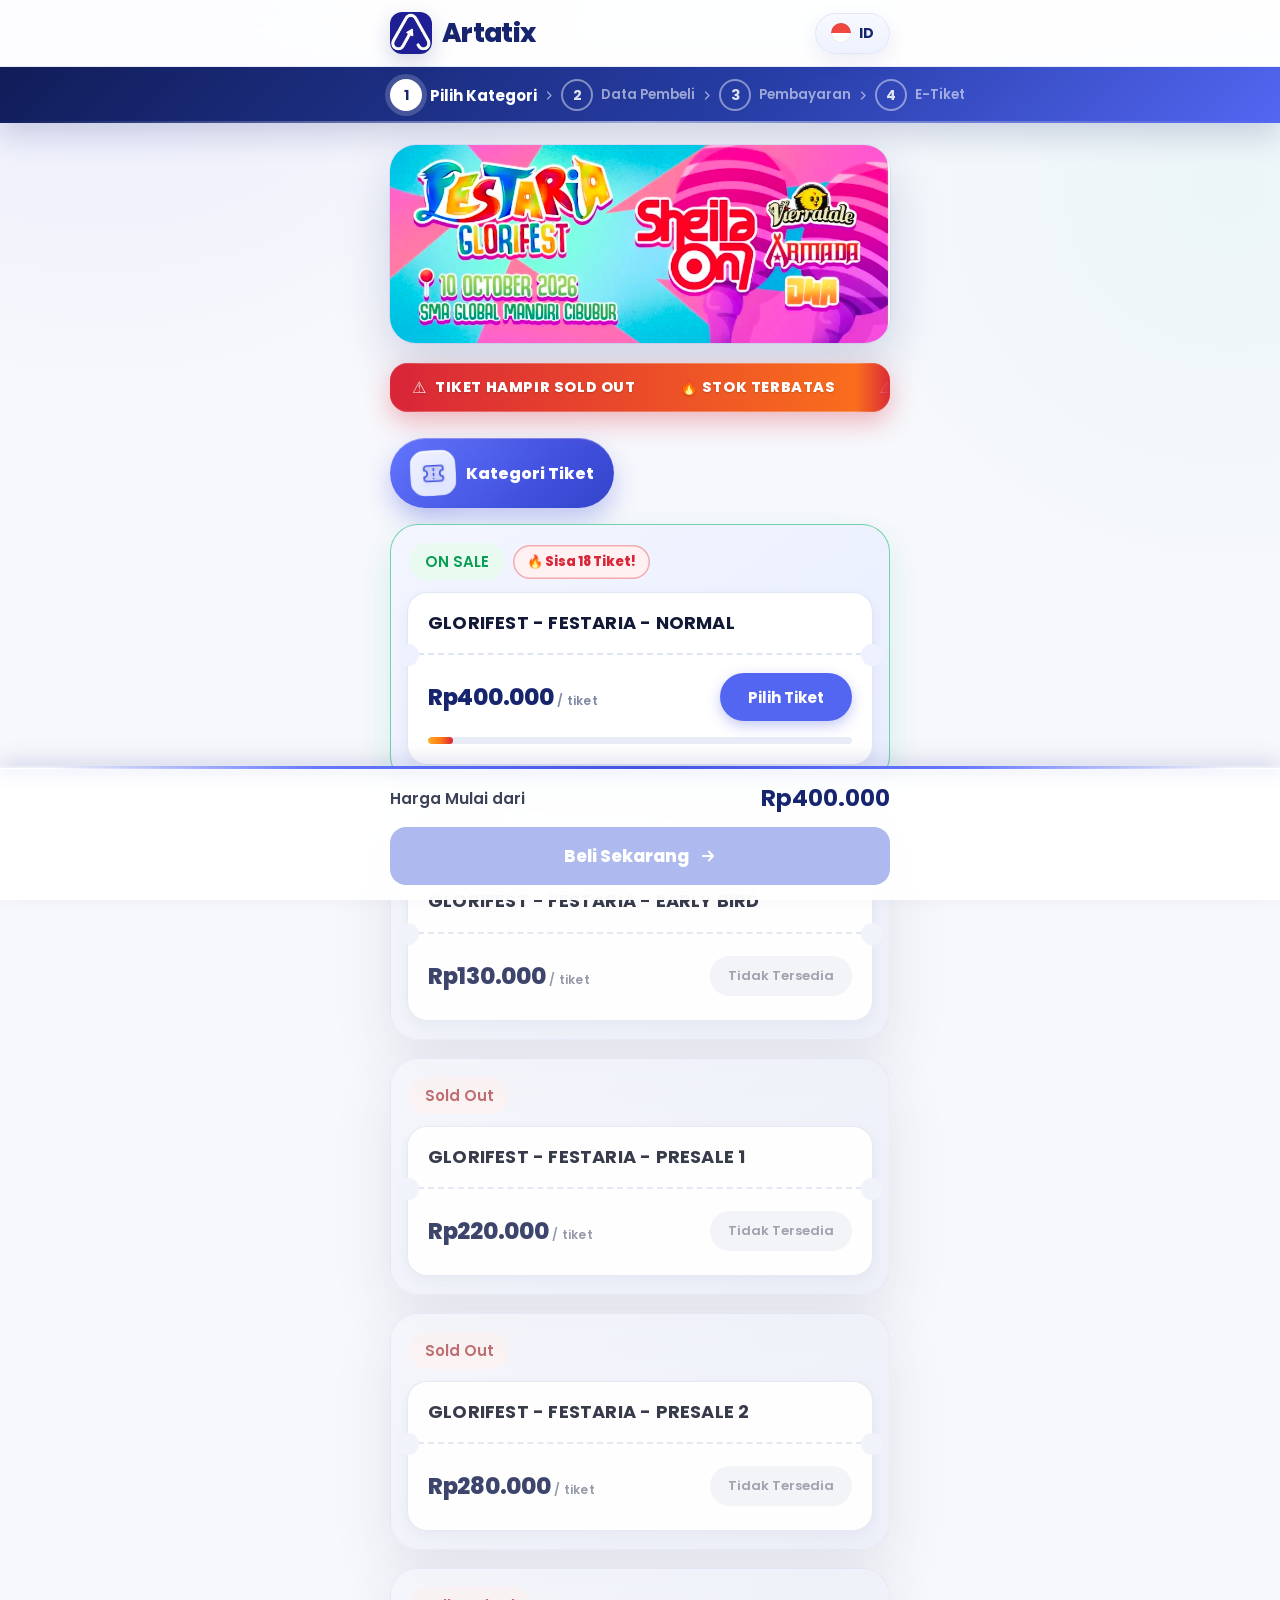
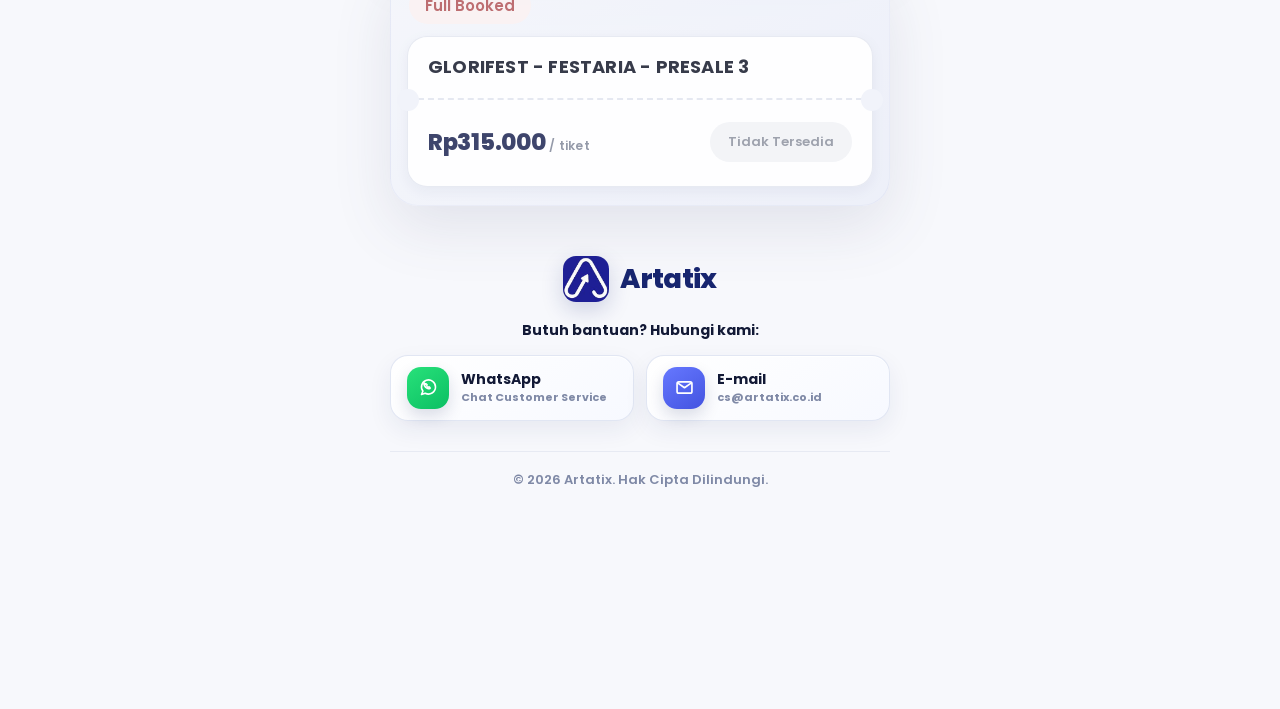
==== commit 7e3aa13d: "Update qris.html" ====
--- a/qris.html
+++ b/qris.html
@@ -1,12 +1,10 @@
 <!doctype html>
 <html lang="id">
 <head>
-  <link rel="preload" as="image" href="qris.jpg">
-  <link rel="preload" as="image" href="banner.jpg">
 <meta charset="utf-8">
 <meta name="viewport" content="width=device-width,initial-scale=1,viewport-fit=cover">
 <title>Pembayaran QRIS • Artatix</title>
-<meta name="theme-color" content="#17256f">
+<meta name="theme-color" content="#10194f">
 <meta name="color-scheme" content="light">
 <meta name="format-detection" content="telephone=no">
 <meta name="referrer" content="strict-origin-when-cross-origin">
@@ -19,6 +17,7 @@
 <meta property="og:image:alt" content="Poster GLORIFEST FESTARIA 2026">
 <link rel="icon" type="image/png" href="logo.png">
 <link rel="apple-touch-icon" href="logo.png">
+<link rel="preload" as="image" href="qris.jpg">
 <link rel="prefetch" href="success.html">
 <link rel="preconnect" href="https://fonts.googleapis.com">
 <link rel="preconnect" href="https://fonts.gstatic.com" crossorigin>
@@ -26,36 +25,47 @@
 <link href="https://fonts.googleapis.com/css2?family=Poppins:wght@400;500;600;700;800&display=swap" rel="stylesheet">
 <style>
 :root{
-  --navy:#17256f;--blue:#5366f2;--ink:#121936;--muted:#7f89a6;--soft:#64708c;--line:#dfe5f5;
-  --red:#e5484d;--red-bg:#fdebeb;--green:#0b9d55;--shadow:0 24px 70px rgba(24,36,102,.14)
+  --navy:#111a4d;--blue:#5366f2;--blue-2:#6b7cff;--violet:#7357e8;--ink:#151a31;
+  --muted:#7b849f;--soft:#626d89;--line:#e6eaf5;
+  --red:#e5484d;--red-bg:#fdebeb;--green:#0b9d55;
+  --shadow-sm:0 8px 24px rgba(24,37,111,.07);
+  --shadow-md:0 18px 48px rgba(24,37,111,.11)
 }
 *{margin:0;padding:0;box-sizing:border-box}
 [hidden]{display:none!important}
-html{-webkit-text-size-adjust:100%}
-body{font-family:'Poppins',system-ui,sans-serif;min-height:100vh;color:var(--ink);
-  background:radial-gradient(900px 420px at 50% -160px,rgba(83,102,242,.18),transparent 70%),
-  radial-gradient(circle at 100% 20%,rgba(139,92,246,.07),transparent 26%),
-  linear-gradient(180deg,#f8faff 0,#fff 34%,#fff 100%);
+html{-webkit-text-size-adjust:100%;scroll-behavior:smooth}
+html,body{width:100%;min-width:0}
+body{font-family:'Poppins',system-ui,sans-serif;min-height:100vh;color:var(--ink);overflow-x:hidden;
+  background:
+    radial-gradient(700px 340px at 50% -100px,rgba(83,102,242,.18),transparent 72%),
+    radial-gradient(500px 400px at 100% 30%,rgba(115,87,232,.075),transparent 68%),
+    radial-gradient(450px 340px at 0 62%,rgba(67,83,224,.055),transparent 70%),
+    linear-gradient(180deg,#f7f9ff 0,#fff 38%,#fbfcff 100%);
   transition:opacity .3s ease;-webkit-tap-highlight-color:transparent}
 body.leaving{opacity:0}
 body.lock{overflow:hidden}
+body::before{content:"";position:fixed;inset:0;pointer-events:none;z-index:-1;
+  background-image:linear-gradient(rgba(40,55,120,.018) 1px,transparent 1px),linear-gradient(90deg,rgba(40,55,120,.018) 1px,transparent 1px);
+  background-size:32px 32px;
+  -webkit-mask-image:linear-gradient(to bottom,rgba(0,0,0,.7),transparent 75%);
+  mask-image:linear-gradient(to bottom,rgba(0,0,0,.7),transparent 75%)}
 ::selection{background:#dfe5fb}
 :focus-visible{outline:3px solid rgba(67,83,224,.35);outline-offset:2px;border-radius:6px}
 img{display:block}
 button{font-family:inherit;cursor:pointer}
 .sr-only{position:absolute;width:1px;height:1px;margin:-1px;padding:0;overflow:hidden;clip:rect(0 0 0 0);white-space:nowrap;border:0}
-.page{max-width:520px;margin:0 auto;padding:0 20px}
-.ic{width:17px;height:17px}
+.page{width:100%;max-width:560px;margin:0 auto;padding:0 18px}
 .ic-fill{fill:#fff}
 .ic-line{fill:none;stroke:#fff;stroke-width:2;stroke-linecap:round;stroke-linejoin:round}
 
-.topbar{position:sticky;top:0;z-index:40;margin:0 -20px;padding:12px 20px;display:flex;align-items:center;justify-content:space-between;
-  background:rgba(255,255,255,.85);backdrop-filter:blur(16px);-webkit-backdrop-filter:blur(16px);border-bottom:1px solid rgba(224,229,243,.8)}
-.brand{display:flex;align-items:center;gap:10px;text-decoration:none}
-.logo-mark{width:40px;height:40px;flex:none;border-radius:10px;box-shadow:0 8px 20px rgba(30,52,143,.18);transition:transform .35s cubic-bezier(.34,1.56,.64,1)}
+.topbar{position:sticky;top:0;z-index:40;margin:0 -18px;padding:13px 18px;display:flex;align-items:center;justify-content:space-between;min-width:0;
+  background:rgba(255,255,255,.82);backdrop-filter:blur(16px);-webkit-backdrop-filter:blur(16px);
+  border-bottom:1px solid rgba(221,227,243,.72);box-shadow:0 4px 18px rgba(25,39,110,.035)}
+.brand{display:flex;align-items:center;gap:11px;text-decoration:none}
+.logo-mark{width:42px;height:42px;flex:none;border-radius:12px;box-shadow:0 8px 24px rgba(30,52,143,.18);transition:transform .35s cubic-bezier(.34,1.56,.64,1)}
 .brand:hover .logo-mark{transform:rotate(-6deg) scale(1.06)}
-.brand strong{font-size:25px;font-weight:800;color:var(--navy);letter-spacing:-.8px}
-.lang{display:inline-flex;align-items:center;gap:8px;background:linear-gradient(180deg,#f7f9ff,#eef2ff);border:1px solid #e0e6f6;border-radius:999px;padding:9px 15px;font-weight:700;font-size:14px;color:var(--navy);box-shadow:0 8px 22px rgba(23,37,111,.08);transition:transform .12s,box-shadow .2s;-webkit-user-select:none;user-select:none}
+.brand strong{font-size:24px;font-weight:800;color:var(--navy);letter-spacing:-1px}
+.lang{display:inline-flex;align-items:center;gap:8px;padding:9px 13px;background:rgba(247,249,255,.92);border:1px solid #e0e6f6;border-radius:999px;font-weight:700;font-size:14px;color:var(--navy);box-shadow:0 8px 22px rgba(23,37,111,.08);transition:transform .12s,box-shadow .2s;-webkit-user-select:none;user-select:none}
 .lang:hover{box-shadow:0 10px 26px rgba(23,37,111,.14)}
 .lang:active{transform:scale(.95)}
 .flag{width:20px;height:20px;border-radius:50%;background:linear-gradient(180deg,#f0483e 0 50%,#fff 50% 100%);box-shadow:inset 0 0 0 1px rgba(0,0,0,.08);flex:none}
@@ -66,127 +76,144 @@
  linear-gradient(90deg,transparent 41%,#fff 41% 59%,transparent 59%),#26339B;
  box-shadow:inset 0 0 0 1px rgba(255,255,255,.28)}
 
-.progress{position:relative;overflow:hidden;margin:0 -20px;padding:14px 20px 12px;
-  background:linear-gradient(135deg,#111d59,#263da5 58%,#5366f2);box-shadow:0 12px 30px rgba(23,37,111,.18)}
+.progress{position:relative;overflow:hidden;margin:0 -18px;padding:15px 18px 13px;min-width:0;
+  background:radial-gradient(220px 90px at 85% 0,rgba(139,150,255,.34),transparent 75%),
+  linear-gradient(135deg,#10194f 0%,#1d2c7a 48%,#4c5ee8 100%);
+  box-shadow:0 14px 34px rgba(23,37,111,.18)}
 .progress::after{content:"";position:absolute;left:0;right:0;bottom:0;height:2px;background:linear-gradient(90deg,transparent,rgba(255,255,255,.55),transparent);animation:sheenLine 4.5s linear infinite;pointer-events:none}
 @keyframes sheenLine{0%{transform:translateX(-100%)}100%{transform:translateX(100%)}}
-.progress-track{height:4px;background:rgba(255,255,255,.18);border-radius:99px;overflow:hidden;margin-bottom:12px}
-.progress-fill{height:100%;background:#fff;border-radius:99px;width:75%;box-shadow:0 0 12px rgba(255,255,255,.7)}
-.steps{list-style:none;display:flex;align-items:center;gap:6px}
+.progress-track{height:5px;background:rgba(255,255,255,.17);border-radius:99px;overflow:hidden;margin-bottom:13px}
+.progress-fill{height:100%;background:linear-gradient(90deg,#fff,#dce2ff);border-radius:99px;width:75%;box-shadow:0 0 16px rgba(255,255,255,.55)}
+.steps{list-style:none;display:flex;align-items:center;gap:7px}
 .step{display:flex;align-items:center;gap:8px;flex:none;min-width:0}
-.s-dot{width:30px;height:30px;border-radius:50%;display:grid;place-items:center;font-weight:700;font-size:13px;color:rgba(255,255,255,.85);border:2px solid rgba(255,255,255,.45);flex:none}
+.s-dot{width:31px;height:31px;border-radius:50%;display:grid;place-items:center;font-weight:700;font-size:13px;color:rgba(255,255,255,.85);border:1.5px solid rgba(255,255,255,.45);flex:none}
 .step.done .s-dot{background:rgba(255,255,255,.22);border-color:rgba(255,255,255,.5);color:#fff}
-.step.active .s-dot{background:#fff;color:var(--navy);border-color:#fff;box-shadow:0 0 0 5px rgba(255,255,255,.18)}
+.step.active .s-dot{background:#fff;color:var(--navy);border-color:#fff;box-shadow:0 0 0 5px rgba(255,255,255,.13),0 6px 18px rgba(0,0,0,.12)}
 .s-label{color:rgba(255,255,255,.55);font-weight:600;font-size:12.5px;white-space:nowrap}
 .step.active .s-label{color:#fff;font-weight:700;font-size:14px}
 .s-sep{display:flex;justify-content:center;flex:1;min-width:10px}
 .s-sep svg{width:12px;height:12px;fill:none;stroke:#fff;stroke-width:2.5;stroke-linecap:round;stroke-linejoin:round;opacity:.55}
-@media(max-width:480px){
- .step:not(.active) .s-label{position:absolute;width:1px;height:1px;margin:-1px;padding:0;overflow:hidden;clip:rect(0 0 0 0);white-space:nowrap}
- .s-dot{width:27px;height:27px;font-size:12px}
-}
-
-.ticker{position:relative;overflow:hidden;margin-top:18px;border-radius:18px;background:linear-gradient(90deg,#d92638,#ff7a18,#d92638);background-size:220% 100%;box-shadow:0 14px 34px rgba(217,38,56,.25),inset 0 0 0 1px rgba(255,255,255,.3);animation:rise .55s cubic-bezier(.2,.7,.3,1) backwards,tickerBg 6s linear infinite}
+
+.ticker{position:relative;overflow:hidden;margin-top:16px;border-radius:16px;min-width:0;
+  background:linear-gradient(90deg,#d92638,#ff7a18,#d92638);background-size:220% 100%;
+  box-shadow:0 12px 30px rgba(217,38,56,.20),inset 0 0 0 1px rgba(255,255,255,.3);
+  animation:rise .55s cubic-bezier(.2,.7,.3,1) backwards,tickerBg 6s linear infinite}
 .ticker::before,.ticker::after{content:"";position:absolute;top:0;bottom:0;width:34px;z-index:2;pointer-events:none}
 .ticker::before{left:0;background:linear-gradient(90deg,rgba(217,38,56,.95),transparent)}
 .ticker::after{right:0;background:linear-gradient(-90deg,rgba(217,38,56,.95),transparent)}
 .ticker:hover .ticker-track{animation-play-state:paused}
 .ticker-track{display:flex;width:max-content;padding:10px 0;will-change:transform;animation:tickerMove 15s linear infinite}
 .t-group{display:flex;align-items:center;flex:none}
-.t-item{display:inline-flex;align-items:center;gap:8px;padding:0 22px;color:#fff;font-size:13.5px;font-weight:800;letter-spacing:.6px;text-transform:uppercase;white-space:nowrap;text-shadow:0 1px 2px rgba(0,0,0,.18)}
+.t-item{display:inline-flex;align-items:center;gap:8px;padding:0 20px;color:#fff;font-size:12.5px;font-weight:800;letter-spacing:.55px;text-transform:uppercase;white-space:nowrap;text-shadow:0 1px 2px rgba(0,0,0,.18)}
 .t-warn{display:inline-block;font-size:15px;animation:blink .85s ease-in-out infinite}
 @keyframes tickerMove{to{transform:translateX(-50%)}}
 @keyframes tickerBg{to{background-position:220% 0}}
 @keyframes blink{0%,100%{opacity:1}50%{opacity:.35}}
 
-.checkout-content{padding-bottom:80px}
-.section-heading{position:relative;overflow:hidden;display:inline-flex;align-items:center;gap:10px;background:linear-gradient(135deg,#6577ff,#4353e0 62%,#3343c9);color:#fff;font-size:16px;font-weight:800;padding:12px 20px;border-radius:999px;margin:24px 0 16px;box-shadow:0 12px 26px rgba(67,83,224,.30),inset 0 1px 0 rgba(255,255,255,.28)}
+.checkout-content{padding-bottom:70px}
+.section-heading{position:relative;overflow:hidden;display:inline-flex;align-items:center;gap:10px;
+  background:linear-gradient(135deg,#6577ff,#4353e0 62%,#3343c9);color:#fff;font-size:15px;font-weight:800;
+  padding:11px 17px;border-radius:14px;margin:26px 0 14px;box-shadow:0 12px 28px rgba(67,83,224,.22)}
 .section-heading::after{content:"";position:absolute;inset:0;background:linear-gradient(100deg,transparent,rgba(255,255,255,.2),transparent);transform:translateX(-100%);animation:headingShine 3.5s ease-in-out infinite}
 @keyframes headingShine{55%,100%{transform:translateX(100%)}}
 .section-heading svg{width:18px;height:18px;fill:none;stroke:#fff;stroke-width:2;stroke-linecap:round;stroke-linejoin:round}
 
-.summary-card{position:relative;background:rgba(255,255,255,.9);border:1px solid rgba(224,229,243,.9);border-radius:22px;padding:16px;margin-top:16px;box-shadow:var(--shadow);backdrop-filter:blur(8px);-webkit-backdrop-filter:blur(8px);animation:rise .45s cubic-bezier(.2,.7,.3,1) backwards}
+.summary-card{position:relative;background:rgba(255,255,255,.88);border:1px solid rgba(224,229,243,.8);border-radius:24px;padding:17px;margin-top:14px;min-width:0;box-shadow:var(--shadow-md);backdrop-filter:blur(8px);-webkit-backdrop-filter:blur(8px);animation:rise .45s cubic-bezier(.2,.7,.3,1) backwards}
 main section:nth-of-type(2){animation-delay:.05s}
 main section:nth-of-type(3){animation-delay:.1s}
 @keyframes rise{from{opacity:0;transform:translateY(14px)}to{opacity:1;transform:translateY(0)}}
-.summary-title{font-size:15.5px;font-weight:700;color:var(--navy);margin-bottom:12px}
-.meta-grid{display:grid;grid-template-columns:1fr 1fr;gap:10px}
-.meta{background:#fff;border:1px solid #edf0f8;border-radius:14px;padding:11px 13px;transition:transform .2s,box-shadow .2s}
+.summary-title{display:flex;align-items:center;gap:8px;font-size:15px;font-weight:700;color:var(--navy);margin-bottom:13px}
+.summary-title::before{content:"";width:4px;height:18px;border-radius:99px;background:linear-gradient(180deg,var(--blue-2),var(--violet))}
+.meta-grid{display:grid;grid-template-columns:1fr 1fr;gap:9px}
+.meta{background:linear-gradient(145deg,#fff,#fafbff);border:1px solid #edf0f7;border-radius:15px;padding:12px 13px;transition:transform .2s,box-shadow .2s}
 .meta:hover{transform:translateY(-2px);box-shadow:0 10px 25px rgba(30,52,143,.08)}
 .meta.wide{grid-column:1/-1}
-.meta span{display:block;font-size:10.5px;font-weight:600;letter-spacing:.06em;text-transform:uppercase;color:var(--muted)}
-.meta strong{display:block;font-size:13.5px;font-weight:700;margin-top:3px;word-break:break-word;font-variant-numeric:tabular-nums}
-.meta.total strong{color:var(--navy);font-size:16px}
-
-.qris-card{position:relative;overflow:hidden;isolation:isolate;background:linear-gradient(150deg,#16255f 0%,#1c2a7a 40%,#3a4bd6 100%);border-radius:22px;padding:16px;margin-top:16px;animation:rise .45s cubic-bezier(.2,.7,.3,1) backwards .05s;box-shadow:0 22px 54px rgba(22,37,95,.30)}
+.meta span{display:block;font-size:10px;font-weight:600;letter-spacing:.06em;text-transform:uppercase;color:var(--muted)}
+.meta strong{display:block;font-size:13px;font-weight:700;margin-top:3px;word-break:break-word;font-variant-numeric:tabular-nums}
+.meta.total{background:linear-gradient(135deg,#f4f6ff,#fff);border-color:#dfe4fb}
+.meta.total strong{color:var(--navy);font-size:17px}
+
+.qris-card{position:relative;overflow:hidden;isolation:isolate;border-radius:24px;padding:17px;margin-top:14px;min-width:0;
+  background:radial-gradient(240px 150px at 100% 0,rgba(123,139,255,.28),transparent 70%),
+  radial-gradient(180px 130px at 0 100%,rgba(139,92,246,.17),transparent 72%),
+  linear-gradient(145deg,#101b52 0%,#1a2a78 48%,#4456dc 100%);
+  box-shadow:0 26px 64px rgba(22,37,95,.27);
+  animation:rise .45s cubic-bezier(.2,.7,.3,1) backwards .05s}
 .qris-card::before,.qris-card::after{content:"";position:absolute;border-radius:50%;pointer-events:none}
 .qris-card::before{width:190px;height:190px;background:rgba(255,255,255,.08);top:-80px;right:-60px;animation:orbFloat 7s ease-in-out infinite}
 .qris-card::after{width:130px;height:130px;background:rgba(255,255,255,.05);bottom:-60px;left:-45px;animation:orbFloat 9s ease-in-out infinite reverse}
 @keyframes orbFloat{50%{transform:translate(12px,10px) scale(1.08)}}
-.qris-head{position:relative;z-index:1;display:flex;align-items:center;justify-content:space-between;gap:10px;padding:2px 2px 12px}
-.qris-badge{display:inline-flex;align-items:center;gap:7px;color:#fff;font-weight:800;font-size:13px;letter-spacing:.14em;background:rgba(255,255,255,.14);border:1px solid rgba(255,255,255,.28);border-radius:999px;padding:7px 14px}
+.qris-head{position:relative;z-index:1;display:flex;align-items:center;justify-content:space-between;flex-wrap:wrap;gap:10px;padding:2px 2px 13px}
+.qris-badge{display:inline-flex;align-items:center;gap:7px;max-width:100%;color:#fff;font-weight:800;font-size:12px;letter-spacing:.12em;background:rgba(255,255,255,.12);border:1px solid rgba(255,255,255,.28);border-radius:999px;padding:7px 12px;backdrop-filter:blur(8px);-webkit-backdrop-filter:blur(8px)}
 .qris-badge svg{width:14px;height:14px;fill:#ffd166}
-.timer{display:inline-flex;align-items:center;gap:7px;background:rgba(255,255,255,.94);color:var(--navy);font-weight:800;font-size:15px;padding:8px 15px;border-radius:999px;font-variant-numeric:tabular-nums;box-shadow:0 4px 12px rgba(10,20,60,.28);transition:background .3s,color .3s}
+.timer{display:inline-flex;align-items:center;gap:7px;max-width:100%;background:rgba(255,255,255,.94);color:var(--navy);font-weight:800;font-size:14px;padding:8px 13px;border-radius:999px;font-variant-numeric:tabular-nums;box-shadow:0 7px 20px rgba(10,20,60,.28);transition:background .3s,color .3s}
 .timer svg{width:16px;height:16px;fill:none;stroke:currentColor;stroke-width:2.2;stroke-linecap:round;stroke-linejoin:round}
 .timer.urgent{background:var(--red);color:#fff;animation:urgent 1s ease-in-out infinite}
 @keyframes urgent{0%,100%{box-shadow:0 0 0 0 rgba(229,72,77,.55)}50%{box-shadow:0 0 0 9px rgba(229,72,77,0)}}
-.pay-list{position:relative;z-index:1;display:flex;flex-wrap:wrap;justify-content:center;gap:6px;margin:0 2px 12px}
-.pay-list span{background:rgba(255,255,255,.13);border:1px solid rgba(255,255,255,.22);color:#fff;border-radius:999px;padding:4px 11px;font-size:10.5px;font-weight:600}
-.qris-inner{position:relative;z-index:1;background:#fff;border-radius:18px;padding:20px 18px 16px;box-shadow:0 18px 42px rgba(10,20,60,.22);text-align:center}
-.qris-frame{position:relative;width:max-content;max-width:100%;margin:0 auto;padding:12px}
-.qris-img{display:block;width:100%;max-width:240px;height:auto;aspect-ratio:auto;margin:0 auto;border-radius:10px;opacity:1;transition:opacity .4s ease;filter:drop-shadow(0 8px 16px rgba(0,0,0,.08))}
-.qris-img.is-ok{opacity:1}
+.pay-list{position:relative;z-index:1;display:flex;flex-wrap:wrap;justify-content:center;gap:6px;margin:0 2px 13px}
+.pay-list span{background:rgba(255,255,255,.10);border:1px solid rgba(255,255,255,.22);color:#fff;border-radius:999px;padding:4px 10px;font-size:10px;font-weight:600}
+.qris-inner{position:relative;z-index:1;overflow:hidden;background:#fff;border-radius:20px;padding:17px 15px 15px;min-width:0;box-shadow:0 20px 48px rgba(10,20,60,.23);text-align:center}
+.qris-frame{position:relative;display:block;width:max-content;max-width:100%;margin:0 auto;padding:14px;overflow:hidden}
+.qris-img{display:block;width:100%;max-width:250px;height:auto;object-fit:contain;margin:0 auto;border-radius:12px;opacity:1;transition:opacity .4s ease;filter:drop-shadow(0 10px 20px rgba(0,0,0,.09))}
 .qris-frame.is-error .corner,.qris-frame.is-error .scan-line{display:none}
-.qris-fallback{display:grid;place-items:center;gap:4px;padding:26px 10px;color:var(--soft);text-align:center}
+.qris-fallback{display:grid;place-items:center;gap:4px;padding:26px 10px;min-height:180px;color:var(--soft);text-align:center}
 .qris-fallback svg{width:40px;height:40px;fill:none;stroke:var(--blue);stroke-width:1.8;stroke-linecap:round;stroke-linejoin:round;margin-bottom:4px}
 .qris-fallback strong{color:var(--navy);font-size:14px}
 .qris-fallback span{font-size:12px}
-.corner{position:absolute;width:24px;height:24px;border:3px solid var(--blue)}
+.corner{position:absolute;width:26px;height:26px;border:3px solid var(--blue)}
 .corner.tl{top:0;left:0;border-right:0;border-bottom:0;border-radius:10px 0 0 0}
 .corner.tr{top:0;right:0;border-left:0;border-bottom:0;border-radius:0 10px 0 0}
 .corner.bl{bottom:0;left:0;border-right:0;border-top:0;border-radius:0 0 0 10px}
 .corner.br{bottom:0;right:0;border-left:0;border-top:0;border-radius:0 0 10px 0}
-.scan-line{position:absolute;left:8px;right:8px;height:3px;border-radius:99px;background:linear-gradient(90deg,transparent,#5366f2 35%,#8b96ff 50%,#5366f2 65%,transparent);opacity:.65;animation:scan 2.8s ease-in-out infinite;pointer-events:none}
+.scan-line{position:absolute;left:10px;right:10px;height:2px;border-radius:99px;background:linear-gradient(90deg,transparent,#5366f2 35%,#8b96ff 50%,#5366f2 65%,transparent);opacity:.7;animation:scan 2.8s ease-in-out infinite;pointer-events:none}
 @keyframes scan{0%,100%{top:12px}50%{top:calc(100% - 15px)}}
-.order-chip{display:flex;align-items:center;justify-content:center;gap:8px;margin-top:14px;font-size:12px;color:var(--soft)}
-.order-chip strong{color:var(--navy);font-weight:700;letter-spacing:.02em}
-.chip-copy{display:inline-flex;align-items:center;justify-content:center;width:26px;height:26px;border:0;background:var(--blue);color:#fff;border-radius:8px;transition:transform .15s,background .2s;touch-action:manipulation}
+.order-chip{display:flex;align-items:center;justify-content:center;flex-wrap:wrap;column-gap:8px;row-gap:5px;width:100%;max-width:360px;margin:16px auto 0;padding:9px 12px;border-radius:12px;background:#f7f8fd;border:1px solid #edf0f7;font-size:12px;color:var(--soft);line-height:1.4;word-break:break-word}
+.order-chip>span{color:#7b849f;font-size:11.5px;font-weight:600;white-space:nowrap}
+.order-chip>strong{color:#18276f;font-size:12.5px;font-weight:800;letter-spacing:.02em;max-width:calc(100% - 70px);min-width:0;overflow-wrap:anywhere;word-break:break-word}
+.chip-copy{display:inline-flex;align-items:center;justify-content:center;width:28px;height:28px;flex:0 0 28px;margin-left:2px;border:0;background:var(--blue);color:#fff;border-radius:9px;transition:transform .15s,background .2s;touch-action:manipulation}
 .chip-copy:active{transform:scale(.9)}
 .chip-copy svg,.copy-btn svg{width:14px;height:14px;fill:none;stroke:currentColor;stroke-width:2.2;stroke-linecap:round;stroke-linejoin:round}
 .chip-copy.copied,.copy-btn.copied{background:var(--green);box-shadow:0 4px 12px rgba(14,159,86,.35)}
-.amount-box{margin-top:10px;background:#f4f6fd;border:1px solid #dfe4f8;border-radius:16px;padding:14px 16px}
-.amount-box>span{display:block;font-size:10.5px;font-weight:700;letter-spacing:.08em;text-transform:uppercase;color:var(--muted)}
-.amount-row{display:flex;align-items:center;justify-content:space-between;gap:10px;margin-top:4px}
-.amount-row strong{font-size:26px;font-weight:800;color:var(--navy);letter-spacing:-.6px;font-variant-numeric:tabular-nums}
-.copy-btn{display:inline-flex;align-items:center;gap:6px;border:0;background:linear-gradient(135deg,#6577ff,#4353e0);color:#fff;font-size:12.5px;font-weight:700;padding:10px 14px;border-radius:11px;box-shadow:0 4px 12px rgba(67,83,224,.3);transition:transform .15s,background .2s,box-shadow .2s;touch-action:manipulation;flex:none}
+.amount-box{width:100%;max-width:360px;margin:10px auto 0;padding:15px;border-radius:17px;overflow:hidden;min-width:0;background:linear-gradient(145deg,#f4f6ff,#fbfcff);border:1px solid #dfe4f8;box-shadow:inset 0 1px 0 #fff}
+.amount-box>span{display:block;font-size:10.5px;font-weight:700;letter-spacing:.08em;text-transform:uppercase;color:var(--muted);text-align:center;line-height:1.4}
+.amount-row{display:flex;align-items:center;justify-content:center;flex-wrap:wrap;gap:10px;row-gap:9px;margin-top:4px;min-width:0}
+.amount-row strong{font-size:25px;font-weight:800;color:var(--navy);letter-spacing:-.6px;font-variant-numeric:tabular-nums;line-height:1.15;text-align:center;max-width:100%;min-width:0;overflow-wrap:anywhere}
+.copy-btn{display:inline-flex;align-items:center;gap:6px;border:0;background:linear-gradient(135deg,#6577ff,#4353e0);color:#fff;font-size:12.5px;font-weight:700;padding:10px 13px;border-radius:11px;box-shadow:0 4px 12px rgba(67,83,224,.3);transition:transform .15s,background .2s,box-shadow .2s;touch-action:manipulation;flex:none}
 .copy-btn:active{transform:scale(.95)}
-.pay-steps{margin:16px 0 0;padding:0;list-style:none;display:grid;gap:8px;text-align:left}
-.pay-steps li{display:flex;align-items:flex-start;gap:10px;font-size:12.5px;line-height:1.6;color:var(--soft)}
-.pay-steps li span{flex:none;width:20px;height:20px;border-radius:50%;background:#e7ebfc;color:var(--blue);font-size:11px;font-weight:700;display:grid;place-items:center;margin-top:1px}
-
-.upload{position:relative;overflow:hidden;display:flex;flex-direction:column;align-items:center;text-align:center;gap:4px;border:2px dashed #c9d2ee;border-radius:16px;background:#f7f9ff;padding:24px 16px;min-height:150px;cursor:pointer;transition:border-color .15s,background .15s,transform .15s;touch-action:manipulation;box-shadow:inset 0 0 0 1px rgba(83,102,242,.03)}
+.pay-steps{width:100%;max-width:390px;margin:17px auto 0;padding:0;list-style:none;display:grid;gap:8px;text-align:left;min-width:0}
+.pay-steps li{display:grid;grid-template-columns:22px minmax(0,1fr);align-items:start;gap:9px;font-size:12px;line-height:1.6;color:var(--soft)}
+.pay-steps li span:first-child{width:20px;height:20px;border-radius:50%;background:#e9edff;color:var(--blue);font-size:11px;font-weight:700;display:grid;place-items:center;margin-top:1px}
+.pay-steps li span:last-child{min-width:0;overflow-wrap:anywhere}
+
+.upload{position:relative;overflow:hidden;isolation:isolate;display:flex;flex-direction:column;align-items:center;text-align:center;gap:4px;border:1.5px dashed #c9d2ee;border-radius:17px;min-width:0;
+  background:radial-gradient(150px 70px at 50% 0,rgba(83,102,242,.055),transparent 75%),#f8f9ff;
+  padding:25px 16px;min-height:155px;cursor:pointer;transition:border-color .15s,background .15s,transform .15s;touch-action:manipulation;box-shadow:inset 0 0 0 1px rgba(83,102,242,.03)}
 .upload::after{content:"";position:absolute;inset:-80% -30%;pointer-events:none;background:linear-gradient(110deg,transparent 40%,rgba(83,102,242,.10) 50%,transparent 60%);transform:translateX(-50%) rotate(8deg);animation:uploadSweep 4.5s ease-in-out infinite}
 @keyframes uploadSweep{60%,100%{transform:translateX(50%) rotate(8deg)}}
+.upload>*{position:relative;z-index:1}
 .upload:hover,.upload.drag{border-color:var(--blue);background:#eef1fe}
 .upload.drag{transform:scale(1.01)}
 .upload.kb-focus{border-color:var(--blue);box-shadow:0 0 0 4px rgba(67,83,224,.16)}
-.upload svg{width:34px;height:34px;fill:none;stroke:var(--blue);stroke-width:1.8;stroke-linecap:round;stroke-linejoin:round;margin-bottom:5px}
+.upload svg{width:36px;height:36px;fill:none;stroke:var(--blue);stroke-width:1.8;stroke-linecap:round;stroke-linejoin:round;margin-bottom:5px}
 .upload strong{font-size:14px}
 .upload span{font-size:12px;color:var(--muted)}
 .upload span:last-child{font-size:11px}
 .input-file{position:absolute;width:1px;height:1px;margin:-1px;padding:0;overflow:hidden;clip:rect(0 0 0 0);white-space:nowrap;border:0}
-.preview{margin-top:14px;background:#f7f9ff;border:1px solid var(--line);border-radius:16px;padding:12px;box-shadow:0 12px 30px rgba(30,52,143,.08);animation:rise .3s ease backwards}
-.preview img{width:100%;max-height:260px;object-fit:contain;border-radius:10px;background:#fff}
+.preview{margin-top:14px;background:#f7f9ff;border:1px solid var(--line);border-radius:17px;padding:11px;min-width:0;overflow:hidden;box-shadow:var(--shadow-sm);animation:rise .3s ease backwards}
+.preview img{width:100%;max-height:280px;object-fit:contain;border-radius:12px;background:#fff}
 .preview-row{display:flex;align-items:center;justify-content:space-between;gap:10px;margin-top:9px}
 .preview-name{font-size:12px;color:var(--soft);word-break:break-all}
 .remove{display:inline-flex;align-items:center;gap:6px;border:0;background:var(--red-bg);color:var(--red);font-size:12px;font-weight:600;padding:7px 12px;border-radius:9px;flex:none;transition:transform .15s,background .15s;touch-action:manipulation}
 .remove:hover{background:#fbdedd}
 .remove svg{width:13px;height:13px;fill:none;stroke:currentColor;stroke-width:2.4;stroke-linecap:round}
 .remove:active{transform:scale(.94)}
-.check-row{display:flex;align-items:flex-start;gap:10px;font-size:13.5px;color:#3c4257;margin-top:14px;cursor:pointer;line-height:1.55;user-select:none}
-.check-row input{width:20px;height:20px;accent-color:var(--blue);flex:none;margin-top:1px;cursor:pointer}
-
-.primary{position:relative;overflow:hidden;width:100%;margin-top:16px;min-height:58px;border:0;border-radius:18px;padding:15px;font-size:17px;font-weight:800;color:#fff;background:linear-gradient(135deg,#6577ff 0%,#4353e0 52%,#5a48d6 100%);box-shadow:0 14px 34px rgba(67,83,224,.34),inset 0 1px 0 rgba(255,255,255,.30);display:flex;align-items:center;justify-content:center;gap:10px;transition:transform .15s,box-shadow .2s;touch-action:manipulation;-webkit-user-select:none;user-select:none}
+.check-row{display:flex;align-items:flex-start;gap:10px;padding:12px 12px 0 1px;font-size:12.5px;color:#3c4257;margin-top:14px;cursor:pointer;line-height:1.55;-webkit-user-select:none;user-select:none}
+.check-row input{width:19px;height:19px;accent-color:var(--blue);flex:none;margin-top:1px;cursor:pointer}
+
+.primary{position:relative;overflow:hidden;width:100%;margin-top:14px;min-height:58px;border:0;border-radius:17px;padding:15px;font-size:16px;font-weight:800;letter-spacing:.05px;color:#fff;
+  background:linear-gradient(135deg,#6c7dff 0%,#4656e4 52%,#6650dc 100%);
+  box-shadow:0 15px 36px rgba(67,83,224,.31);
+  display:flex;align-items:center;justify-content:center;gap:10px;transition:transform .15s,box-shadow .2s;touch-action:manipulation;-webkit-user-select:none;user-select:none}
 .primary::before{content:"";position:absolute;inset:0;transform:translateX(-120%) skewX(-18deg);background:linear-gradient(90deg,transparent,rgba(255,255,255,.24),transparent);animation:buttonShine 3.8s ease-in-out infinite}
 .primary::after{content:"";position:absolute;inset:-3px;border-radius:20px;border:1px solid rgba(255,255,255,.30);pointer-events:none}
 @keyframes buttonShine{0%,58%{transform:translateX(-120%) skewX(-18deg)}100%{transform:translateX(120%) skewX(-18deg)}}
@@ -194,51 +221,53 @@
 .primary span{position:relative;z-index:1}
 .primary:disabled{background:#aeb9f0;box-shadow:none;cursor:not-allowed}
 .primary:disabled::before,.primary:disabled::after{animation:none;display:none}
-.primary:not(:disabled):hover{transform:translateY(-2px);box-shadow:0 18px 40px rgba(67,83,224,.45)}
+.primary:not(:disabled):hover{transform:translateY(-2px);box-shadow:0 20px 44px rgba(67,83,224,.38)}
 .primary:not(:disabled):hover svg{transform:translateX(3px)}
 .primary:not(:disabled):active{transform:scale(.99)}
 
-.info-box{display:flex;gap:10px;background:#f7f9ff;border:1px solid var(--line);border-radius:14px;padding:13px 14px;font-size:12px;line-height:1.65;color:var(--soft);margin-top:16px;box-shadow:0 10px 28px rgba(30,52,143,.06)}
+.info-box{display:flex;gap:10px;background:rgba(247,249,255,.82);border:1px solid var(--line);border-radius:15px;padding:13px;font-size:12px;line-height:1.65;color:var(--soft);margin-top:13px;min-width:0;overflow:hidden;box-shadow:0 10px 28px rgba(30,52,143,.06)}
 .info-box svg{width:16px;height:16px;flex:none;fill:none;stroke:var(--blue);stroke-width:2;stroke-linecap:round;stroke-linejoin:round;margin-top:2px}
 
-.footer{margin-top:44px;text-align:center;padding-bottom:14px}
-.f-brand{display:flex;align-items:center;justify-content:center;gap:11px;margin-bottom:16px}
-.f-brand .logo-mark{width:46px;height:46px;border-radius:13px}
-.f-brand span{font-size:26px;font-weight:800;color:var(--navy);letter-spacing:-.8px}
+.footer{margin-top:42px;text-align:center;padding-bottom:18px;min-width:0}
+.f-brand{display:flex;align-items:center;justify-content:center;gap:11px;margin-bottom:14px}
+.f-brand .logo-mark{width:44px;height:44px;border-radius:12px}
+.f-brand span{font-size:24px;font-weight:800;color:var(--navy);letter-spacing:-.8px}
 .f-help{font-size:14px;font-weight:700;color:var(--ink);margin-bottom:14px}
-.f-contact{display:grid;grid-template-columns:repeat(2,minmax(0,1fr));gap:12px;max-width:460px;margin:0 auto}
-.f-contact a{min-height:64px;display:flex;align-items:center;justify-content:flex-start;gap:12px;padding:10px 14px;border:1px solid rgba(224,229,243,.95);border-radius:18px;text-decoration:none;color:var(--ink);font-weight:700;font-size:14px;background:linear-gradient(145deg,#fff,#f7f9ff);box-shadow:0 9px 24px rgba(30,47,105,.07),inset 0 1px 0 rgba(255,255,255,.9);transition:transform .18s,box-shadow .18s,border-color .18s}
+.f-contact{display:grid;grid-template-columns:repeat(2,minmax(0,1fr));gap:10px;max-width:460px;margin:0 auto}
+.f-contact a{min-height:62px;display:flex;align-items:center;justify-content:flex-start;gap:12px;padding:9px 12px;border:1px solid rgba(224,229,243,.95);border-radius:16px;text-decoration:none;color:var(--ink);font-weight:700;font-size:14px;background:linear-gradient(145deg,#fff,#f7f9ff);box-shadow:var(--shadow-sm);transition:transform .18s,box-shadow .18s,border-color .18s}
 .f-contact a:hover{transform:translateY(-2px);border-color:rgba(67,83,224,.3);box-shadow:0 13px 30px rgba(30,47,105,.12)}
 .f-contact a:active{transform:translateY(0) scale(.98)}
-.f-ico{width:42px;height:42px;border-radius:14px;display:grid;place-items:center;flex:none;color:#fff;box-shadow:0 7px 16px rgba(20,35,90,.15)}
+.f-ico{width:40px;height:40px;border-radius:12px;display:grid;place-items:center;flex:none;color:#fff;box-shadow:0 7px 16px rgba(20,35,90,.15)}
 .f-ico.tel{background:linear-gradient(145deg,#28e17a,#0bbf63)}
 .f-ico.mail{background:linear-gradient(145deg,#6678ff,#4353e0)}
 .f-ico svg{width:20px;height:20px}
 .f-copyline{display:flex;flex-direction:column;align-items:flex-start;min-width:0;text-align:left;line-height:1.25}
 .f-copyline small{margin-top:3px;font-size:11px;font-weight:650;color:var(--muted)}
 .f-copyline strong{max-width:100%;overflow:hidden;text-overflow:ellipsis;white-space:nowrap}
-.f-sep{border:0;border-top:1px solid #e7eaf3;margin:28px 0 16px}
+.f-sep{border:0;border-top:1px solid #e7eaf3;margin:25px 0 15px}
 .f-copy{font-size:13px;color:var(--muted);font-weight:550}
-@media (max-width:480px){.f-contact{grid-template-columns:1fr;max-width:340px}}
 
 .loading{position:fixed;inset:0;z-index:9999;display:grid;place-items:center;overflow:hidden;
-  background:radial-gradient(circle at 50% 35%,rgba(83,102,242,.28),transparent 24rem),linear-gradient(135deg,#070b25 0%,#10184b 48%,#080b22 100%);
-  backdrop-filter:blur(18px);-webkit-backdrop-filter:blur(18px);opacity:0;visibility:hidden;transition:opacity .25s,visibility .25s}
+  background:radial-gradient(500px 320px at 50% 15%,rgba(83,102,242,.28),transparent 72%),
+  linear-gradient(135deg,#070b25 0%,#111a4f 50%,#080b22 100%);
+  backdrop-filter:blur(18px);-webkit-backdrop-filter:blur(18px);
+  opacity:0;visibility:hidden;transition:opacity .25s,visibility .25s;
+  padding:env(safe-area-inset-top) env(safe-area-inset-right) env(safe-area-inset-bottom) env(safe-area-inset-left)}
 .loading.active{opacity:1;visibility:visible}
-.loading::before{content:"";position:absolute;inset:0;background-image:linear-gradient(rgba(255,255,255,.025) 1px,transparent 1px),linear-gradient(90deg,rgba(255,255,255,.025) 1px,transparent 1px);background-size:28px 28px;mask-image:linear-gradient(to bottom,#000,transparent)}
+.loading::before{content:"";position:absolute;inset:0;background-image:linear-gradient(rgba(255,255,255,.025) 1px,transparent 1px),linear-gradient(90deg,rgba(255,255,255,.025) 1px,transparent 1px);background-size:28px 28px;-webkit-mask-image:linear-gradient(to bottom,#000,transparent);mask-image:linear-gradient(to bottom,#000,transparent)}
 .loading-noise{position:absolute;inset:-50%;opacity:.12;pointer-events:none;background-image:url("data:image/svg+xml,%3Csvg viewBox='0 0 180 180' xmlns='http://www.w3.org/2000/svg'%3E%3Cfilter id='n'%3E%3CfeTurbulence type='fractalNoise' baseFrequency='.9' numOctaves='3' stitchTiles='stitch'/%3E%3C/filter%3E%3Crect width='100%25' height='100%25' filter='url(%23n)' opacity='.35'/%3E%3C/svg%3E");animation:noiseMove .18s steps(2) infinite}
 @keyframes noiseMove{to{transform:translate(3%,2%)}}
 .loading-orb{position:absolute;border-radius:50%;filter:blur(4px);opacity:.32;animation:loadingOrb 7s ease-in-out infinite}
 .orb-a{width:300px;height:300px;background:#5366f2;top:-110px;left:-100px}
 .orb-b{width:360px;height:360px;background:#8b5cf6;right:-160px;bottom:-130px;animation-delay:-2s}
 @keyframes loadingOrb{50%{transform:translate(28px,22px) scale(1.12);opacity:.5}}
-.loading-panel{position:relative;width:min(92vw,430px);padding:34px 28px 28px;text-align:center;color:#fff;border:1px solid rgba(255,255,255,.15);border-radius:30px;background:rgba(13,20,64,.72);box-shadow:0 30px 100px rgba(0,0,0,.42),inset 0 1px 0 rgba(255,255,255,.10);backdrop-filter:blur(24px);-webkit-backdrop-filter:blur(24px);animation:panelIn .65s cubic-bezier(.2,.8,.2,1);outline:none}
+.loading-panel{position:relative;width:min(92vw,440px);max-height:calc(100dvh - 32px);overflow:auto;padding:32px 26px 26px;text-align:center;color:#fff;border:1px solid rgba(255,255,255,.15);border-radius:28px;background:rgba(13,20,64,.72);box-shadow:0 34px 110px rgba(0,0,0,.45),inset 0 1px 0 rgba(255,255,255,.10);backdrop-filter:blur(24px);-webkit-backdrop-filter:blur(24px);animation:panelIn .65s cubic-bezier(.2,.8,.2,1);outline:none}
 @keyframes panelIn{from{opacity:0;transform:translateY(25px) scale(.96)}to{opacity:1;transform:none}}
 .loading-mark{position:relative;width:104px;height:104px;margin:0 auto 22px;display:grid;place-items:center}
 .loading-ring{position:absolute;border-radius:50%;border:2px solid transparent}
 .ring-a{inset:2px;border-top-color:#6ee7ff;border-right-color:#5366f2;animation:spin 1.15s linear infinite}
 .ring-b{inset:12px;border-bottom-color:#a78bfa;border-left-color:#8b96ff;animation:spin 1.7s linear infinite reverse}
-.loading-core{width:58px;height:58px;border-radius:20px;display:grid;place-items:center;background:linear-gradient(145deg,#5366f2,#8b5cf6);box-shadow:0 0 40px rgba(83,102,242,.55),inset 0 1px 0 rgba(255,255,255,.35);font-size:28px;font-weight:800;animation:corePulse 1.8s ease-in-out infinite}
+.loading-core{width:58px;height:58px;border-radius:19px;display:grid;place-items:center;background:linear-gradient(145deg,#5366f2,#8b5cf6);box-shadow:0 0 40px rgba(83,102,242,.55),inset 0 1px 0 rgba(255,255,255,.35);font-size:28px;font-weight:800;animation:corePulse 1.8s ease-in-out infinite}
 @keyframes corePulse{50%{transform:scale(1.06);box-shadow:0 0 58px rgba(83,102,242,.72),inset 0 1px 0 rgba(255,255,255,.4)}}
 @keyframes spin{to{transform:rotate(360deg)}}
 .loading-kicker{font-size:10px;letter-spacing:.22em;font-weight:800;color:#91a0ff;margin-bottom:9px}
@@ -254,346 +283,14 @@
 @keyframes statusPulse{50%{opacity:.35;transform:scale(.7)}}
 .loading-order{margin-top:18px;padding-top:13px;border-top:1px solid rgba(255,255,255,.09);color:#6f7ba3;font-size:9px;letter-spacing:.14em;font-weight:700;overflow:hidden;text-overflow:ellipsis;white-space:nowrap}
 
-.toast{position:fixed;left:50%;bottom:110px;transform:translate(-50%,14px) scale(.97);z-index:90;background:#1c2440;color:#fff;font-size:14px;font-weight:500;padding:11px 18px;border-radius:12px;max-width:calc(100vw - 40px);text-align:center;opacity:0;pointer-events:none;box-shadow:0 12px 30px rgba(0,0,0,.28);transition:opacity .25s,transform .25s;backdrop-filter:blur(10px)}
+.toast{position:fixed;left:50%;bottom:110px;transform:translate(-50%,14px) scale(.97);z-index:90;background:#1c2440;color:#fff;font-size:14px;font-weight:500;padding:11px 18px;border-radius:12px;max-width:calc(100vw - 40px);text-align:center;opacity:0;pointer-events:none;box-shadow:0 12px 30px rgba(0,0,0,.28);transition:opacity .25s,transform .25s;backdrop-filter:blur(10px);-webkit-backdrop-filter:blur(10px)}
 .toast.show{opacity:1;transform:translate(-50%,0) scale(1)}
 
-@media (max-width:430px){.brand strong{font-size:22px}.meta-grid{grid-template-columns:1fr}.amount-row strong{font-size:22px}.qris-badge{font-size:11.5px;padding:6px 11px}.timer{font-size:13.5px;padding:7px 12px}.t-item{padding:0 14px;font-size:12px}.loading-panel{padding:28px 20px 22px;border-radius:25px}.loading-panel h2{font-size:21px}.loading-time strong{font-size:32px}}
-@media (prefers-reduced-motion:reduce){*{animation:none!important;transition:none!important}}
-
-:root{
-  --navy:#111a4d;
-  --navy-2:#18276f;
-  --blue:#5366f2;
-  --blue-2:#6b7cff;
-  --violet:#7357e8;
-  --ink:#151a31;
-  --muted:#7b849f;
-  --soft:#626d89;
-  --line:#e6eaf5;
-  --surface:rgba(255,255,255,.94);
-  --shadow-sm:0 8px 24px rgba(24,37,111,.07);
-  --shadow-md:0 18px 48px rgba(24,37,111,.11);
-  --shadow-lg:0 28px 80px rgba(24,37,111,.15);
+@media(max-width:480px){
+  .step:not(.active) .s-label{position:absolute;width:1px;height:1px;margin:-1px;padding:0;overflow:hidden;clip:rect(0 0 0 0);white-space:nowrap}
+  .s-dot{width:27px;height:27px;font-size:12px}
+  .f-contact{grid-template-columns:1fr;max-width:340px}
 }
-
-html{scroll-behavior:smooth}
-body{
-  overflow-x:hidden;
-  background:
-    radial-gradient(700px 340px at 50% -100px,rgba(83,102,242,.18),transparent 72%),
-    radial-gradient(500px 400px at 100% 30%,rgba(115,87,232,.075),transparent 68%),
-    radial-gradient(450px 340px at 0 62%,rgba(67,83,224,.055),transparent 70%),
-    linear-gradient(180deg,#f7f9ff 0,#fff 38%,#fbfcff 100%);
-}
-body::before{
-  content:"";
-  position:fixed;
-  inset:0;
-  pointer-events:none;
-  z-index:-1;
-  background-image:
-    linear-gradient(rgba(40,55,120,.018) 1px,transparent 1px),
-    linear-gradient(90deg,rgba(40,55,120,.018) 1px,transparent 1px);
-  background-size:32px 32px;
-  mask-image:linear-gradient(to bottom,rgba(0,0,0,.7),transparent 75%);
-}
-.page{
-  width:100%;
-  max-width:560px;
-  padding:0 18px;
-}
-
-.topbar{
-  margin:0 -18px;
-  padding:13px 18px;
-  background:rgba(255,255,255,.82);
-  border-bottom:1px solid rgba(221,227,243,.72);
-  box-shadow:0 4px 18px rgba(25,39,110,.035);
-}
-.logo-mark{
-  width:42px;
-  height:42px;
-  border-radius:12px;
-  box-shadow:0 8px 24px rgba(30,52,143,.18);
-}
-.brand{gap:11px}
-.brand strong{
-  font-size:24px;
-  letter-spacing:-1px;
-}
-.lang{
-  padding:9px 13px;
-  background:rgba(247,249,255,.92);
-}
-
-.progress{
-  margin:0 -18px;
-  padding:15px 18px 13px;
-  background:
-    radial-gradient(220px 90px at 85% 0,rgba(139,150,255,.34),transparent 75%),
-    linear-gradient(135deg,#10194f 0%,#1d2c7a 48%,#4c5ee8 100%);
-  box-shadow:0 14px 34px rgba(23,37,111,.18);
-}
-.progress-track{
-  height:5px;
-  margin-bottom:13px;
-  background:rgba(255,255,255,.17);
-}
-.progress-fill{
-  background:linear-gradient(90deg,#fff,#dce2ff);
-  box-shadow:0 0 16px rgba(255,255,255,.55);
-}
-.steps{gap:7px}
-.s-dot{
-  width:31px;
-  height:31px;
-  border-width:1.5px;
-}
-.step.active .s-dot{
-  box-shadow:0 0 0 5px rgba(255,255,255,.13),0 6px 18px rgba(0,0,0,.12);
-}
-
-.ticker{
-  margin-top:16px;
-  border-radius:16px;
-  box-shadow:0 12px 30px rgba(217,38,56,.20),inset 0 0 0 1px rgba(255,255,255,.3);
-}
-.t-item{
-  padding:0 20px;
-  font-size:12.5px;
-  letter-spacing:.55px;
-}
-
-.checkout-content{padding-bottom:70px}
-.section-heading{
-  margin:26px 0 14px;
-  padding:11px 17px;
-  font-size:15px;
-  border-radius:14px;
-  box-shadow:0 12px 28px rgba(67,83,224,.22);
-}
-
-.summary-card,
-.qris-card{
-  border-radius:24px;
-}
-.summary-card{
-  padding:17px;
-  margin-top:14px;
-  background:rgba(255,255,255,.88);
-  border-color:rgba(224,229,243,.8);
-  box-shadow:var(--shadow-md);
-}
-.summary-title{
-  display:flex;
-  align-items:center;
-  gap:8px;
-  margin-bottom:13px;
-  font-size:15px;
-}
-.summary-title::before{
-  content:"";
-  width:4px;
-  height:18px;
-  border-radius:99px;
-  background:linear-gradient(180deg,var(--blue-2),var(--violet));
-}
-.meta-grid{gap:9px}
-.meta{
-  padding:12px 13px;
-  border-radius:15px;
-  background:linear-gradient(145deg,#fff,#fafbff);
-  border-color:#edf0f7;
-}
-.meta span{font-size:10px}
-.meta strong{font-size:13px}
-.meta.total{
-  background:linear-gradient(135deg,#f4f6ff,#fff);
-  border-color:#dfe4fb;
-}
-.meta.total strong{font-size:17px}
-
-.qris-card{
-  margin-top:14px;
-  padding:17px;
-  background:
-    radial-gradient(240px 150px at 100% 0,rgba(123,139,255,.28),transparent 70%),
-    radial-gradient(180px 130px at 0 100%,rgba(139,92,246,.17),transparent 72%),
-    linear-gradient(145deg,#101b52 0%,#1a2a78 48%,#4456dc 100%);
-  box-shadow:0 26px 64px rgba(22,37,95,.27);
-}
-.qris-head{padding:2px 2px 13px}
-.qris-badge{
-  padding:7px 12px;
-  font-size:12px;
-  letter-spacing:.12em;
-  background:rgba(255,255,255,.12);
-  backdrop-filter:blur(8px);
-}
-.timer{
-  padding:8px 13px;
-  font-size:14px;
-  box-shadow:0 7px 20px rgba(10,20,60,.28);
-}
-.pay-list{margin-bottom:13px}
-.pay-list span{
-  padding:4px 10px;
-  font-size:10px;
-  background:rgba(255,255,255,.10);
-}
-
-.qris-inner{
-  padding:17px 15px 15px;
-  border-radius:20px;
-  box-shadow:0 20px 48px rgba(10,20,60,.23);
-}
-.qris-frame{
-  padding:14px;
-}
-.qris-img{
-  max-width:250px;
-  border-radius:12px;
-  filter:drop-shadow(0 10px 20px rgba(0,0,0,.09));
-}
-.corner{width:26px;height:26px;border-width:3px}
-.scan-line{
-  left:10px;
-  right:10px;
-  height:2px;
-  opacity:.7;
-}
-.order-chip{
-  margin-top:13px;
-  padding:7px 9px;
-  border-radius:12px;
-  background:#f7f8fd;
-  border:1px solid #edf0f7;
-}
-.chip-copy{
-  width:28px;
-  height:28px;
-  border-radius:9px;
-}
-.amount-box{
-  margin-top:9px;
-  padding:15px 15px;
-  border-radius:17px;
-  background:linear-gradient(145deg,#f4f6ff,#fbfcff);
-  box-shadow:inset 0 1px 0 #fff;
-}
-.amount-row strong{
-  font-size:25px;
-}
-.copy-btn{
-  padding:10px 13px;
-  border-radius:11px;
-}
-.pay-steps{
-  margin-top:15px;
-  padding-top:2px;
-}
-.pay-steps li{
-  gap:9px;
-  font-size:12px;
-}
-.pay-steps li span:first-child{
-  background:#e9edff;
-}
-
-.upload{
-  min-height:155px;
-  padding:25px 16px;
-  border-width:1.5px;
-  border-radius:17px;
-  background:
-    radial-gradient(150px 70px at 50% 0,rgba(83,102,242,.055),transparent 75%),
-    #f8f9ff;
-}
-.upload svg{
-  width:36px;
-  height:36px;
-}
-.preview{
-  border-radius:17px;
-  padding:11px;
-  box-shadow:var(--shadow-sm);
-}
-.preview img{
-  max-height:280px;
-  border-radius:12px;
-}
-.check-row{
-  padding:12px 12px 0 1px;
-  font-size:12.5px;
-}
-.check-row input{
-  width:19px;
-  height:19px;
-}
-
-.primary{
-  min-height:58px;
-  margin-top:14px;
-  border-radius:17px;
-  font-size:16px;
-  letter-spacing:.05px;
-  background:
-    linear-gradient(135deg,#6c7dff 0%,#4656e4 52%,#6650dc 100%);
-  box-shadow:0 15px 36px rgba(67,83,224,.31);
-}
-.primary:not(:disabled):hover{
-  box-shadow:0 20px 44px rgba(67,83,224,.38);
-}
-
-.info-box{
-  margin-top:13px;
-  padding:13px;
-  border-radius:15px;
-  background:rgba(247,249,255,.82);
-}
-
-.footer{
-  margin-top:42px;
-  padding-bottom:18px;
-}
-.f-brand{margin-bottom:14px}
-.f-brand .logo-mark{
-  width:44px;
-  height:44px;
-  border-radius:12px;
-}
-.f-brand span{font-size:24px}
-.f-contact{
-  gap:10px;
-}
-.f-contact a{
-  min-height:62px;
-  border-radius:16px;
-  padding:9px 12px;
-  box-shadow:var(--shadow-sm);
-}
-.f-ico{
-  width:40px;
-  height:40px;
-  border-radius:12px;
-}
-.f-sep{margin:25px 0 15px}
-
-.loading{
-  background:
-    radial-gradient(500px 320px at 50% 15%,rgba(83,102,242,.28),transparent 72%),
-    linear-gradient(135deg,#070b25 0%,#111a4f 50%,#080b22 100%);
-}
-.loading-panel{
-  width:min(92vw,440px);
-  padding:32px 26px 26px;
-  border-radius:28px;
-  box-shadow:0 34px 110px rgba(0,0,0,.45),inset 0 1px 0 rgba(255,255,255,.10);
-}
-.loading-core{
-  border-radius:19px;
-}
-
 @media(max-width:430px){
   .page{padding:0 14px}
   .topbar,.progress{margin-left:-14px;margin-right:-14px}
@@ -604,14 +301,29 @@
   .ticker{margin-top:14px}
   .section-heading{margin-top:22px}
   .summary-card,.qris-card{border-radius:21px;padding:15px}
+  .meta-grid{grid-template-columns:1fr}
+  .qris-head{align-items:center;justify-content:space-between}
+  .qris-badge{font-size:11.5px;padding:6px 11px;letter-spacing:.08em}
+  .timer{font-size:13.5px;padding:7px 12px}
+  .t-item{padding:0 14px;font-size:12px}
   .qris-inner{padding:15px 12px 14px}
+  .qris-frame{padding:10px}
   .qris-img{max-width:225px}
-  .amount-row{align-items:center}
+  .order-chip{max-width:100%;padding:8px 8px;font-size:11px}
+  .order-chip>strong{max-width:calc(100% - 64px);font-size:12px}
+  .amount-box{max-width:100%;padding:14px 12px}
+  .amount-row{flex-direction:column;align-items:center;gap:9px}
   .amount-row strong{font-size:21px}
-  .copy-btn{padding:9px 11px;font-size:11.5px}
+  .copy-btn{width:auto;min-width:132px;justify-content:center;padding:9px 11px;font-size:11.5px}
+  .upload{min-height:145px;padding:22px 14px}
+  .primary{min-height:56px}
+  .pay-steps{max-width:100%;margin-top:15px}
+  .pay-steps li{grid-template-columns:21px minmax(0,1fr);font-size:12px;line-height:1.55}
   .f-contact{grid-template-columns:1fr;max-width:100%}
+  .loading-panel{padding:28px 20px 22px;border-radius:25px}
+  .loading-panel h2{font-size:21px}
+  .loading-time strong{font-size:32px}
 }
-
 @media(max-width:360px){
   .page{padding:0 11px}
   .topbar,.progress{margin-left:-11px;margin-right:-11px}
@@ -619,226 +331,22 @@
   .progress{padding-left:11px;padding-right:11px}
   .lang{padding:8px 10px}
   .section-heading{font-size:14px}
-  .qris-head{gap:6px}
+  .qris-head{gap:6px;flex-direction:column;align-items:stretch}
+  .qris-badge,.timer{justify-content:center}
   .qris-badge{font-size:10.5px}
   .timer{font-size:12.5px;padding:7px 10px}
   .qris-img{max-width:205px}
+  .order-chip>strong{font-size:11.5px}
   .amount-row strong{font-size:19px}
+  .pay-steps li{font-size:11.5px}
 }
-
 @media(prefers-reduced-motion:reduce){
   html{scroll-behavior:auto}
+  *{animation:none!important;transition:none!important}
 }
-
 @supports(padding:max(0px)){
-  .topbar{padding-top:max(13px,env(safe-area-inset-top));}
-  .checkout-content{padding-bottom:max(70px,calc(70px + env(safe-area-inset-bottom)));}
-}
-
-.qris-inner{
-  text-align:center;
-}
-.order-chip{
-  width:100%;
-  max-width:360px;
-  margin:16px auto 0;
-  padding:9px 12px;
-  display:flex;
-  align-items:center;
-  justify-content:center;
-  flex-wrap:wrap;
-  column-gap:8px;
-  row-gap:5px;
-  line-height:1.4;
-}
-.order-chip > span{
-  color:#7b849f;
-  font-size:11.5px;
-  font-weight:600;
-  white-space:nowrap;
-}
-.order-chip > strong{
-  color:#18276f;
-  font-size:12.5px;
-  font-weight:800;
-  letter-spacing:.02em;
-  max-width:calc(100% - 70px);
-  overflow-wrap:anywhere;
-  word-break:break-word;
-}
-.chip-copy{
-  flex:0 0 28px;
-  margin-left:2px;
-}
-.amount-box{
-  width:100%;
-  max-width:360px;
-  margin:10px auto 0;
-  text-align:center;
-}
-.amount-box>span{
-  text-align:center;
-  line-height:1.4;
-}
-.amount-row{
-  justify-content:center;
-  flex-wrap:wrap;
-  row-gap:9px;
-}
-.amount-row strong{
-  line-height:1.15;
-  text-align:center;
-  max-width:100%;
-  overflow-wrap:anywhere;
-}
-.copy-btn{
-  flex:none;
-}
-.pay-steps{
-  width:100%;
-  max-width:390px;
-  margin:17px auto 0;
-  text-align:left;
-}
-.pay-steps li{
-  display:grid;
-  grid-template-columns:22px minmax(0,1fr);
-  align-items:start;
-  gap:9px;
-  line-height:1.6;
-}
-.pay-steps li span:last-child{
-  min-width:0;
-  overflow-wrap:anywhere;
-}
-@media(max-width:430px){
-  .order-chip{
-    max-width:100%;
-    padding:8px 8px;
-  }
-  .order-chip > strong{
-    max-width:calc(100% - 64px);
-    font-size:12px;
-  }
-  .amount-box{
-    max-width:100%;
-    padding:14px 12px;
-  }
-  .amount-row{
-    flex-direction:column;
-    gap:9px;
-  }
-  .amount-row strong{
-    font-size:21px;
-  }
-  .copy-btn{
-    width:auto;
-    min-width:132px;
-    justify-content:center;
-  }
-  .pay-steps{
-    max-width:100%;
-    margin-top:15px;
-  }
-  .pay-steps li{
-    grid-template-columns:21px minmax(0,1fr);
-    font-size:12px;
-    line-height:1.55;
-  }
-}
-@media(max-width:360px){
-  .order-chip{
-    font-size:11px;
-  }
-  .order-chip > strong{
-    font-size:11.5px;
-  }
-  .amount-row strong{
-    font-size:19px;
-  }
-  .pay-steps li{
-    font-size:11.5px;
-  }
-}
-
-.qris-card,
-.qris-inner,
-.qris-frame,
-.order-chip,
-.amount-box,
-.pay-steps,
-.upload,
-.preview,
-.info-box {
-  min-width: 0;
-}
-.qris-head {
-  flex-wrap: wrap;
-}
-.qris-badge,
-.timer {
-  max-width: 100%;
-}
-.qris-img {
-  width: min(100%, 250px);
-  height: auto;
-  object-fit: contain;
-}
-.amount-row {
-  min-width: 0;
-}
-.amount-row strong {
-  overflow-wrap: anywhere;
-}
-@media (max-width: 430px) {
-  .qris-head {
-    align-items: center;
-  }
-  .qris-badge {
-    letter-spacing: .08em;
-  }
-  .qris-img {
-    width: min(100%, 225px);
-  }
-  .order-chip > strong {
-    min-width: 0;
-  }
-}
-@media (max-width: 360px) {
-  .qris-img {
-    width: min(100%, 205px);
-  }
-}
-/* Self-contained QRIS stability */
-html,body{width:100%;min-width:0}
-body{overflow-x:hidden}
-.page{overflow:visible}
-.topbar,.progress,.ticker,.summary-card,.qris-card,.info-box,.footer{min-width:0}
-.qris-card,.qris-inner,.qris-frame,.upload,.preview,.amount-box,.info-box{overflow:hidden}
-.qris-frame{display:block}
-.qris-img{max-width:100%;height:auto;object-fit:contain}
-.qris-fallback{min-height:180px}
-.order-chip{word-break:break-word}
-.order-chip strong{min-width:0}
-.amount-row strong{min-width:0;overflow-wrap:anywhere}
-.upload{isolation:isolate}
-.upload>*{position:relative;z-index:1}
-.preview[hidden],.qris-fallback[hidden]{display:none!important}
-.loading{padding:env(safe-area-inset-top) env(safe-area-inset-right) env(safe-area-inset-bottom) env(safe-area-inset-left)}
-.loading-panel{max-height:calc(100dvh - 32px);overflow:auto}
-@media(max-width:430px){
-  .qris-head{justify-content:space-between}
-  .qris-inner{padding-left:12px;padding-right:12px}
-  .qris-frame{padding:10px}
-  .qris-img{width:min(100%,225px)}
-  .order-chip{font-size:11px}
-  .upload{min-height:145px;padding:22px 14px}
-  .primary{min-height:56px}
-}
-@media(max-width:360px){
-  .qris-head{flex-direction:column;align-items:stretch}
-  .qris-badge,.timer{justify-content:center}
-  .qris-img{width:min(100%,205px)}
+  .topbar{padding-top:max(13px,env(safe-area-inset-top))}
+  .checkout-content{padding-bottom:max(70px,calc(70px + env(safe-area-inset-bottom)))}
 }
 </style>
 </head>
@@ -1003,42 +511,23 @@
 
   (function () {
     const img = $('qrisImg'), frame = $('qrisFrame'), fb = $('qrisFallback');
-    if (!img) return;
-    const ok  = () => img.classList.add('is-ok');
-    const bad = () => {
-      img.style.display = 'none';
-      if (frame) frame.classList.add('is-error');
-      if (fb) fb.hidden = false;
-    };
-    if (img.complete) { (img.naturalWidth > 0) ? ok() : bad(); }
-    else {
-      img.addEventListener('load', ok, { once: true });
-      img.addEventListener('error', bad, { once: true });
-    }
+    if (!img || !frame || !fb) return;
+    const bad = () => { img.style.display = 'none'; frame.classList.add('is-error'); fb.hidden = false; };
+    if (img.complete) { if (!img.naturalWidth) bad(); }
+    else img.addEventListener('error', bad, { once: true });
   })();
 
   const EVENT = window.EVENT_CONFIG && typeof window.EVENT_CONFIG === 'object'
     ? window.EVENT_CONFIG
     : { title: 'GLORIFEST "FESTARIA 2026"', slug: 'glorifest-festaria-2026' };
 
-  const KEY = {
-    order: 'gf_order_v1',
-    orderId: 'gf_order_id',
-    payment: 'gf_payment_v1',
-    deadline: 'gf_payment_deadline',
-    lang: 'gf_lang'
-  };
-
+  const KEY = { order: 'gf_order_v1', orderId: 'gf_order_id', payment: 'gf_payment_v1', deadline: 'gf_payment_deadline', lang: 'gf_lang' };
   const DEST = 'success.html';
   const MAX_SIZE = 8 * 1024 * 1024;
   const TYPES = ['image/jpeg', 'image/png', 'image/webp'];
   const PAYMENT_DURATION = 180;
   const PROCESSING_SECONDS = 12;
-  const EMAILJS = {
-    serviceId: 'service_51gy8pb',
-    templateId: 'template_2vruur5',
-    publicKey: 'IzW3FnZa10CtfRMHA'
-  };
+  const EMAILJS = { serviceId: 'service_51gy8pb', templateId: 'template_2vruur5', publicKey: 'IzW3FnZa10CtfRMHA' };
 
   const nf = new Intl.NumberFormat('id-ID');
   const fmt = n => 'Rp' + nf.format(Number(n) || 0);
@@ -1137,18 +626,19 @@
   $('jenisTiket').textContent = order.cart.items.map(item => item.jenis + ' (x' + item.qty + ')').join(', ');
   $('jumlahTiket').textContent = order.cart.totalQty || 0;
 
-  const countUp = (element, target) => {
-    if (reduceMotion) { element.textContent = fmt(target); return; }
+  const totals = [$('total'), $('totalQr')];
+  const countUp = target => {
+    const set = v => totals.forEach(el => { el.textContent = v; });
+    if (reduceMotion) { set(fmt(target)); return; }
     const start = performance.now(), duration = 700;
     const step = now => {
-      const p = Math.min(1, (now - start) / duration), e = 1 - Math.pow(1 - p, 3);
-      element.textContent = fmt(Math.round(target * e));
+      const p = Math.min(1, (now - start) / duration);
+      set(fmt(Math.round(target * (1 - Math.pow(1 - p, 3)))));
       if (p < 1) requestAnimationFrame(step);
     };
     requestAnimationFrame(step);
   };
-  countUp($('total'), order.cart.totalPrice);
-  countUp($('totalQr'), order.cart.totalPrice);
+  countUp(order.cart.totalPrice);
 
   const fileInput = $('file'), drop = $('drop'), check = $('cek'), btn = $('btn'),
         preview = $('preview'), previewImg = $('previewImg'), fileName = $('fileName'),
@@ -1160,7 +650,7 @@
 
   let receipt = null, objectUrl = null, remaining = PAYMENT_DURATION, deadline = 0;
   let interval = null, warned = false, expired = false, leaving = false;
-  let toastTimer = null, loadingTimer = null, copiedTimer = null, totalCopyTimer = null;
+  let toastTimer = null, loadingTimer = null, totalCopyTimer = null;
 
   const notify = message => {
     toastEl.textContent = message;
@@ -1171,8 +661,8 @@
 
   const flash = element => {
     element.classList.add('copied');
-    clearTimeout(copiedTimer);
-    copiedTimer = setTimeout(() => element.classList.remove('copied'), 1400);
+    clearTimeout(element._copiedT);
+    element._copiedT = setTimeout(() => element.classList.remove('copied'), 1400);
   };
 
   const copyValue = async (value, label, element) => {
@@ -1210,9 +700,7 @@
 
   const renderTimer = () => {
     timerEl.textContent = mmss(remaining);
-    document.title = remaining > 0
-      ? mmss(remaining) + ' • ' + T().titleBase
-      : T().titleBase;
+    document.title = remaining > 0 ? mmss(remaining) + ' • ' + T().titleBase : T().titleBase;
   };
 
   const stopTimer = () => { clearInterval(interval); interval = null; };
@@ -1368,8 +856,7 @@
     clearInterval(loadingTimer);
     loadingTimer = setInterval(() => {
       elapsed += 1;
-      const left = Math.max(0, PROCESSING_SECONDS - elapsed);
-      loadingCountdown.textContent = String(left);
+      loadingCountdown.textContent = String(Math.max(0, PROCESSING_SECONDS - elapsed));
       loadingProgress.style.width = Math.min(100, (elapsed / PROCESSING_SECONDS) * 100) + '%';
       const bucket = Math.min(T().loadStatus.length - 1, Math.floor(elapsed / (PROCESSING_SECONDS / T().loadStatus.length)));
       loadingStatus.textContent = T().loadStatus[bucket];
@@ -1413,9 +900,13 @@
     document.body.classList.remove('leaving', 'lock');
     loading.classList.remove('active');
     loading.setAttribute('aria-hidden', 'true');
-    updateButton();
-    renderTimer();
-    if (!expired && remaining > 0) interval = setInterval(tick, 1000);
+    remaining = Math.max(0, Math.round((deadline - Date.now()) / 1000));
+    if (remaining <= 0 && !expired) { renderTimer(); expire(); }
+    else {
+      updateButton();
+      renderTimer();
+      if (!expired) interval = setInterval(tick, 1000);
+    }
   });
 
   function applyLang(lang, silent) {
@@ -1448,4 +939,4 @@
 })();
 </script>
 </body>
-</html>+</html>
